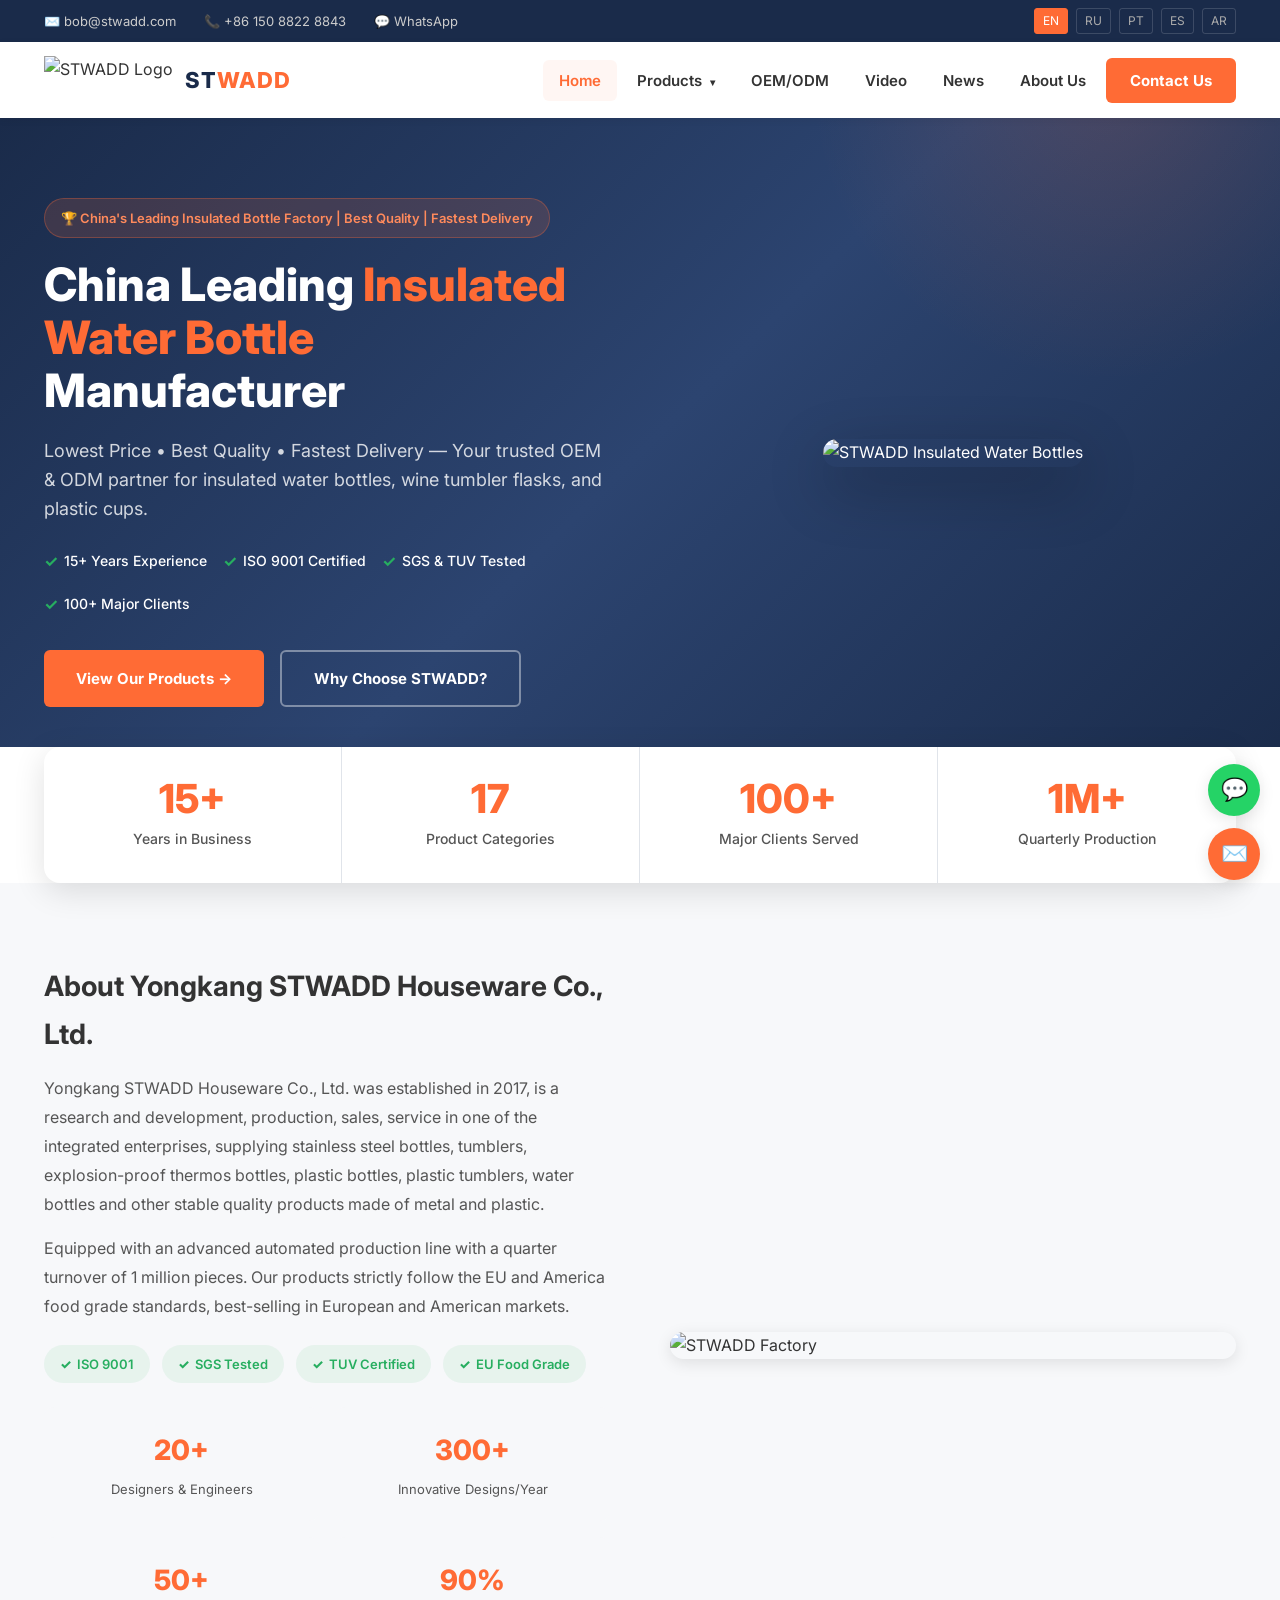
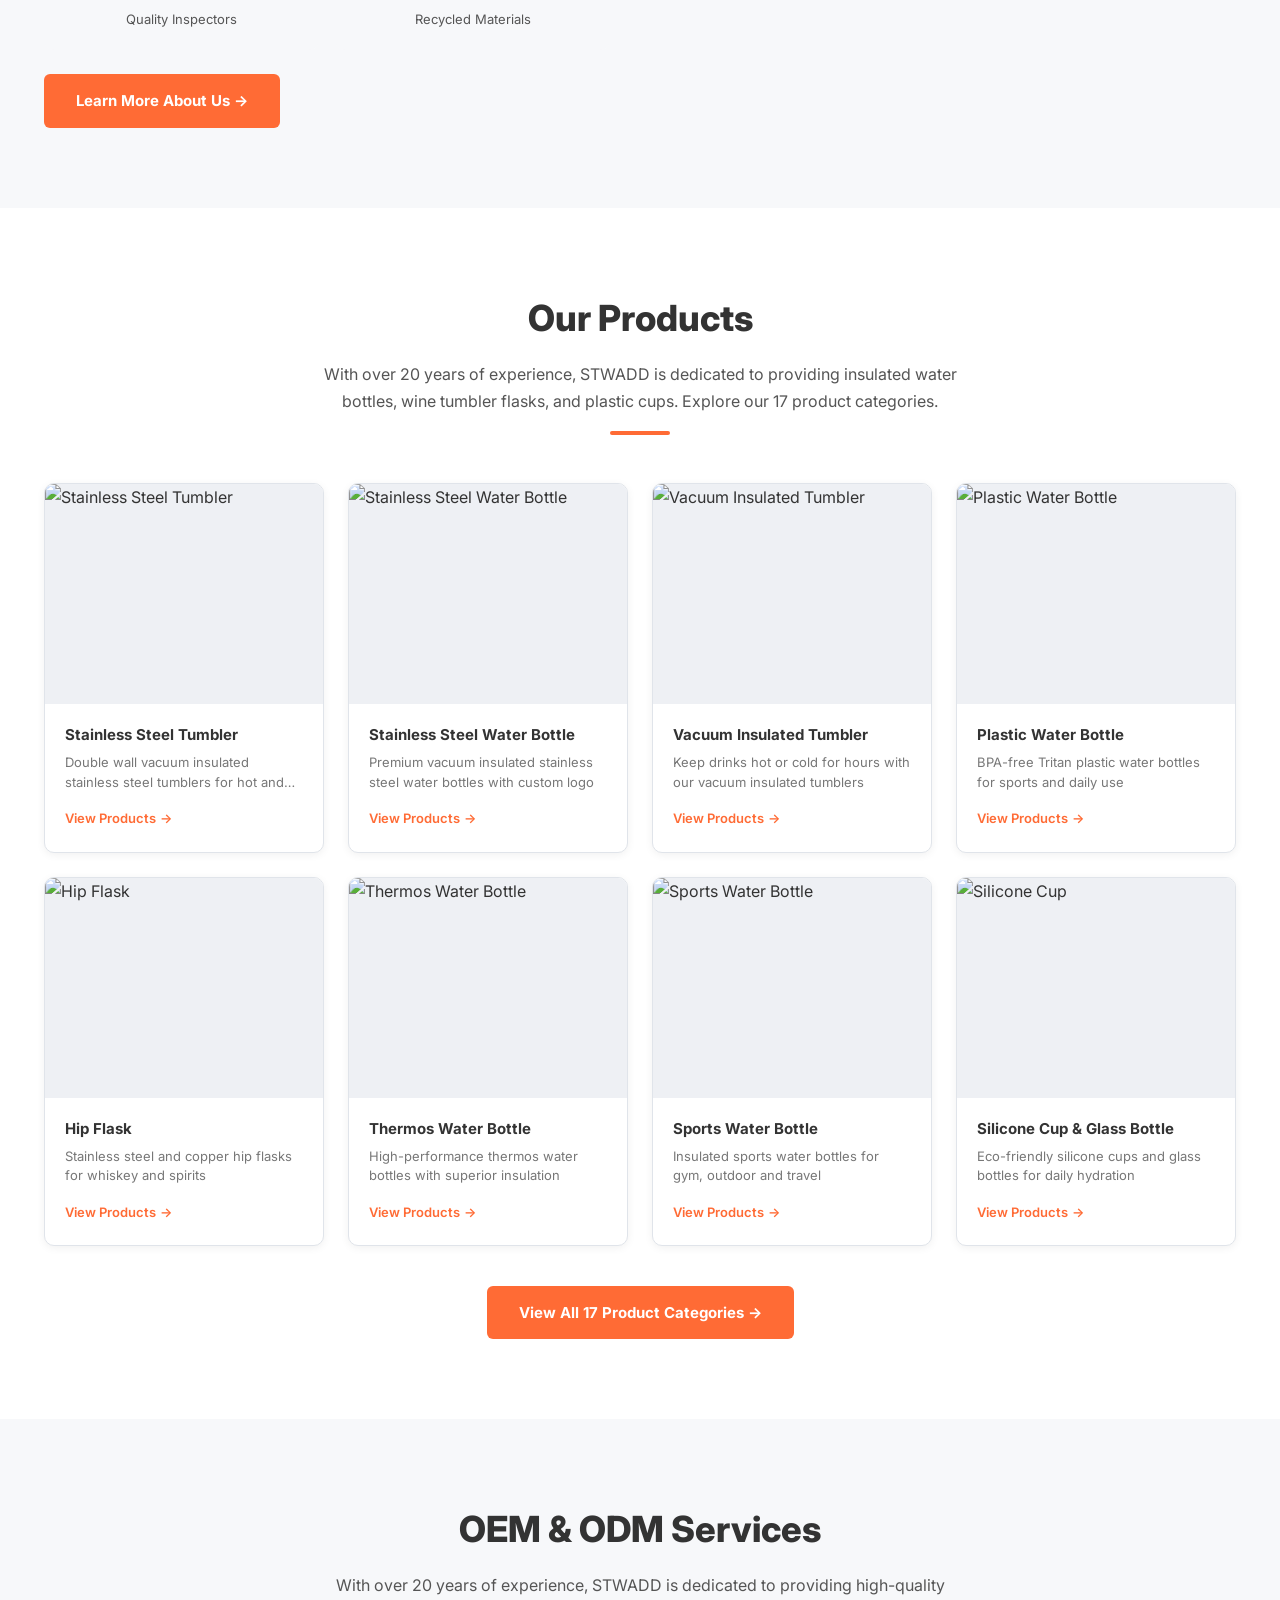
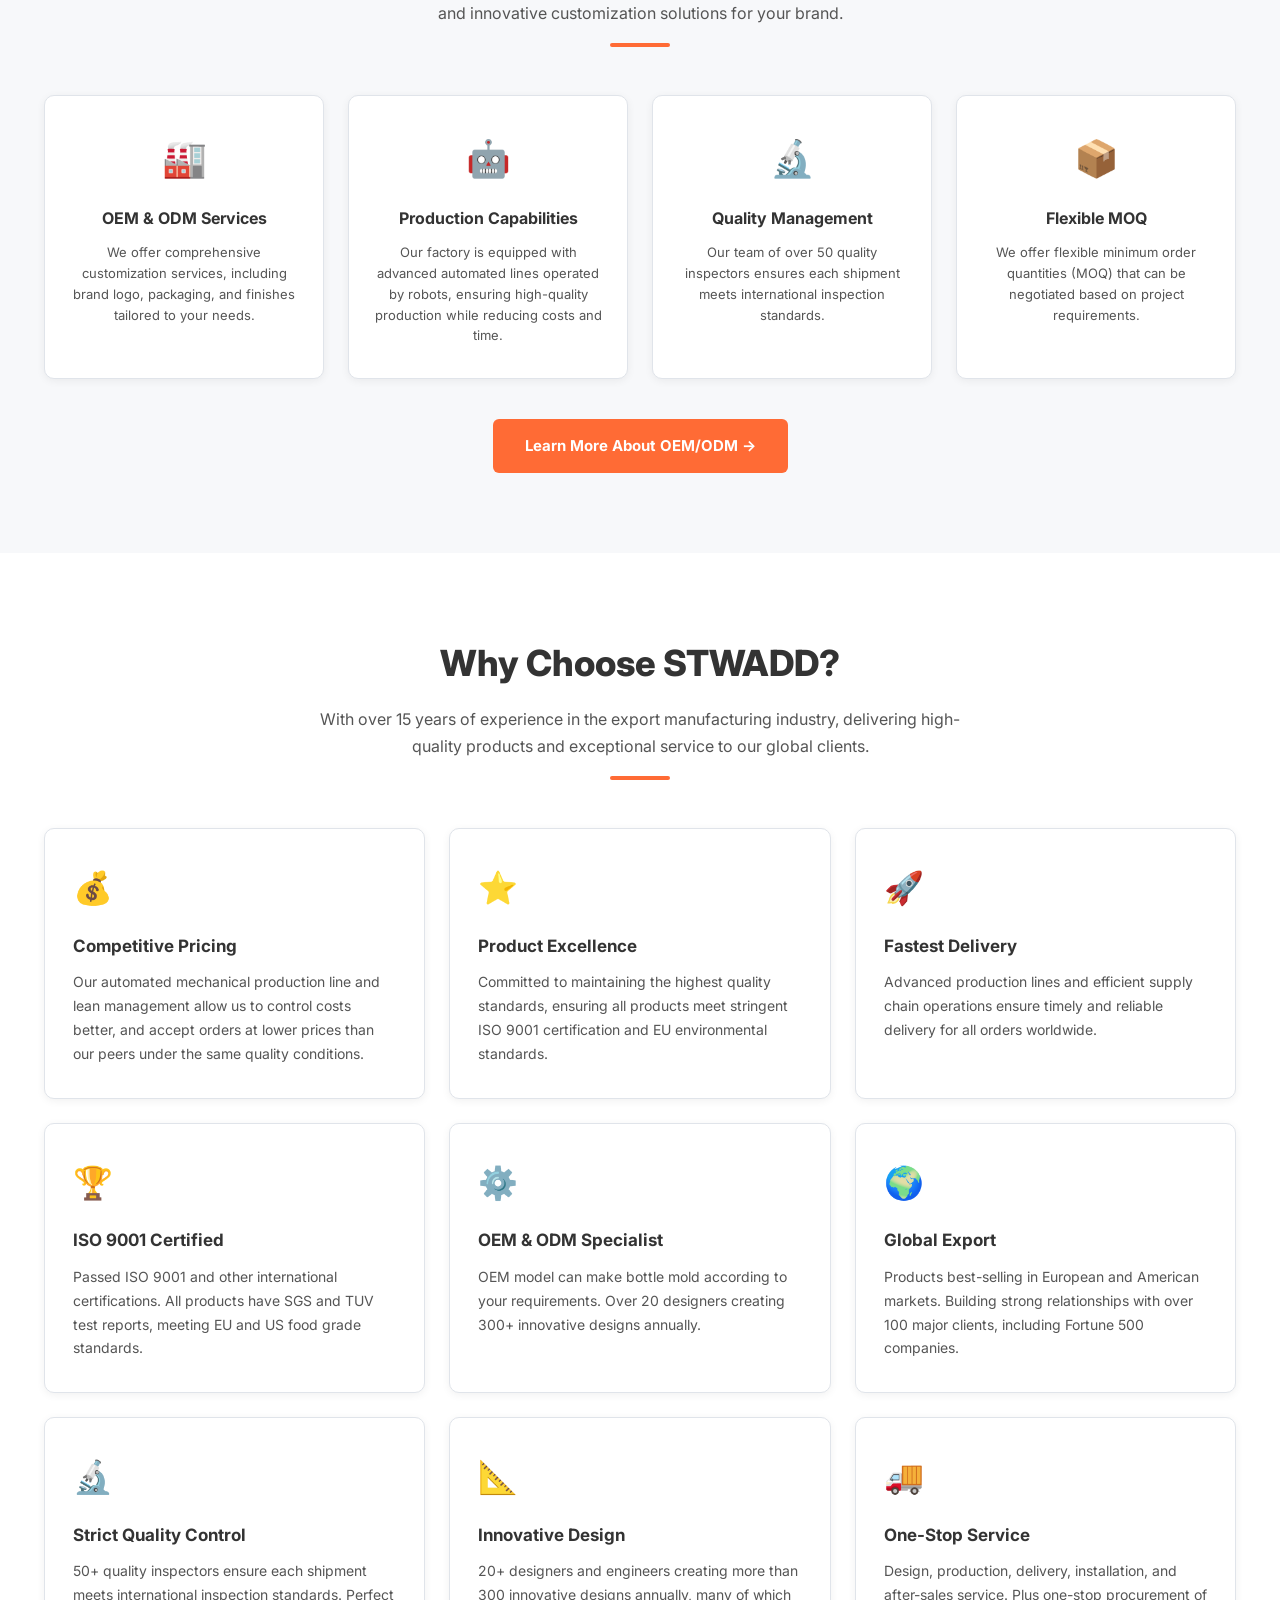
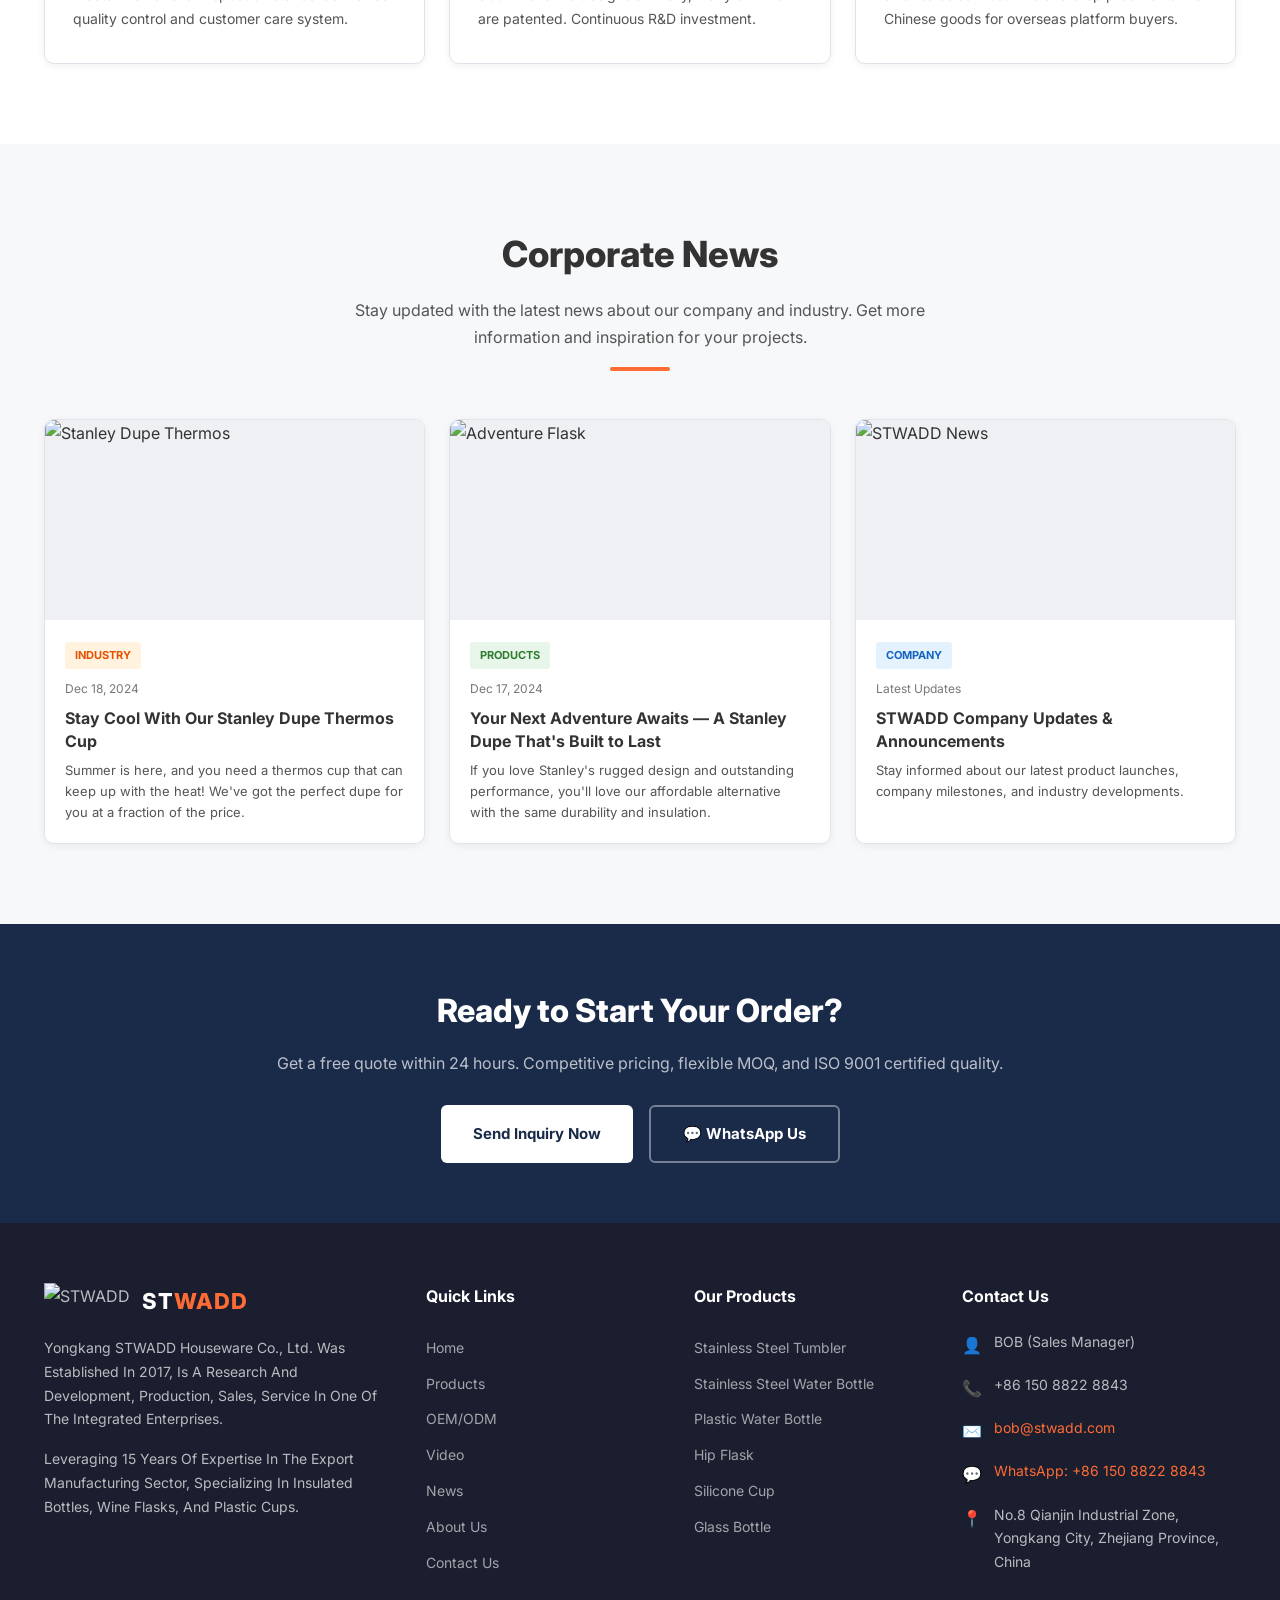
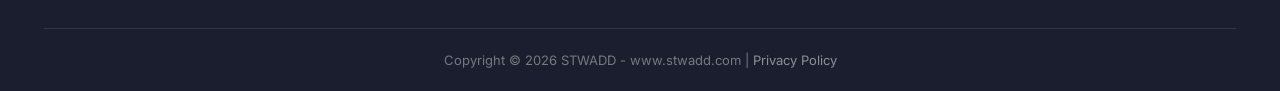
==== index.html @ a225a33c "Initial commit: STWADD website based on petmanufacturer.com design" ====
<!DOCTYPE html>
<html lang="en">
<head>
  <meta charset="UTF-8">
  <meta name="viewport" content="width=device-width, initial-scale=1.0">
  <title>Insulated Water Bottles & Custom Insulated Water Bottles Supplies | STWADD</title>
  <meta name="description" content="Yongkang STWADD Houseware Co., Ltd - Premium OEM & ODM Services For Insulated Water Bottles, Wine Tumbler Flasks, And Plastic Cups. 15+ Years Experience, ISO 9001 Certified.">
  <meta name="keywords" content="insulated water bottle, custom water bottle, stainless steel tumbler, wine tumbler, plastic cup, OEM ODM, STWADD">
  <link rel="icon" href="https://img.yfisher.com/m5671/1724987713175-logo-150/png100-t3-scale100.webp">
  <link rel="preconnect" href="https://fonts.googleapis.com">
  <link rel="preconnect" href="https://fonts.gstatic.com" crossorigin>
  <link href="https://fonts.googleapis.com/css2?family=Inter:wght@400;500;600;700;800&display=swap" rel="stylesheet">
  <link rel="stylesheet" href="css/style.css">
</head>
<body>

  <!-- Top Bar -->
  <div class="top-bar">
    <div class="container">
      <div class="top-bar-left">
        <a href="mailto:bob@stwadd.com">✉️ bob@stwadd.com</a>
        <a href="tel:+8615088228843">📞 +86 150 8822 8843</a>
        <a href="https://wa.me/8615088228843" target="_blank">💬 WhatsApp</a>
      </div>
      <div class="top-bar-right">
        <div class="lang-switch">
          <a href="https://www.stwadd.com/" class="active">EN</a>
          <a href="https://www.stwadd.com/ru/">RU</a>
          <a href="https://www.stwadd.com/pt/">PT</a>
          <a href="https://www.stwadd.com/es/">ES</a>
          <a href="https://www.stwadd.com/ar/">AR</a>
        </div>
      </div>
    </div>
  </div>

  <!-- Navigation -->
  <nav class="navbar">
    <div class="container">
      <a href="/" class="logo">
        <img src="https://img.yfisher.com/m5671/1724987713175-logo-150/png100-t3-scale100.webp" alt="STWADD Logo">
        <div class="logo-text">ST<span>WADD</span></div>
      </a>
      <div class="nav-links">
        <a href="/" class="active">Home</a>
        <a href="https://www.stwadd.com/product.html" class="nav-products">Products
          <div class="mega-menu">
            <div class="mega-menu-grid">
              <a href="https://www.stwadd.com/stainless-steel-tumbler.html">Stainless Steel Tumbler</a>
              <a href="https://www.stwadd.com/stainless-steel-water-bottle.html">Stainless Steel Water Bottle</a>
              <a href="https://www.stwadd.com/household-appliance.html">Household Appliance</a>
              <a href="https://www.stwadd.com/plastic-water-bottle.html">Plastic Water Bottle</a>
              <a href="https://www.stwadd.com/plastic-jug.html">Plastic Jug</a>
              <a href="https://www.stwadd.com/sports-water-bottle.html">Sports Water Bottle</a>
              <a href="https://www.stwadd.com/hip-flask.html">Hip Flask</a>
              <a href="https://www.stwadd.com/stainless-steel-hip-flask.html">Stainless Steel Hip Flask</a>
              <a href="https://www.stwadd.com/vacuum-insulated-tumbler.html">Vacuum Insulated Tumbler</a>
              <a href="https://www.stwadd.com/thermos-water-bottle.html">Thermos Water Bottle</a>
              <a href="https://www.stwadd.com/vacuum-insulated-water-bottle.html">Vacuum Insulated Water Bottle</a>
              <a href="https://www.stwadd.com/thermos-sports-water-bottle.html">Thermos Sports Water Bottle</a>
              <a href="https://www.stwadd.com/stainless-steel-vacuum-pot.html">Stainless Steel Vacuum Pot</a>
              <a href="https://www.stwadd.com/whiskey-flask.html">Whiskey Flask</a>
              <a href="https://www.stwadd.com/alcohol-flask.html">Alcohol Flask</a>
              <a href="https://www.stwadd.com/silicone-cup.html">Silicone Cup</a>
              <a href="https://www.stwadd.com/glass-bottle.html">Glass Bottle</a>
            </div>
          </div>
        </a>
        <a href="https://www.stwadd.com/services.html">OEM/ODM</a>
        <a href="https://www.stwadd.com/video.html">Video</a>
        <a href="https://www.stwadd.com/news.html">News</a>
        <a href="about.html">About Us</a>
        <a href="contact.html" class="nav-cta">Contact Us</a>
      </div>
      <div class="hamburger" onclick="document.querySelector('.nav-links').classList.toggle('mobile-open')">
        <span></span><span></span><span></span>
      </div>
    </div>
  </nav>

  <!-- Hero Section -->
  <section class="hero">
    <div class="container">
      <div class="hero-content">
        <div class="hero-badge">🏆 China's Leading Insulated Bottle Factory | Best Quality | Fastest Delivery</div>
        <h1>China Leading <span>Insulated Water Bottle</span> Manufacturer</h1>
        <p class="hero-subtitle">Lowest Price • Best Quality • Fastest Delivery — Your trusted OEM & ODM partner for insulated water bottles, wine tumbler flasks, and plastic cups.</p>
        <div class="hero-checks">
          <span>15+ Years Experience</span>
          <span>ISO 9001 Certified</span>
          <span>SGS & TUV Tested</span>
          <span>100+ Major Clients</span>
        </div>
        <div class="hero-buttons">
          <a href="https://www.stwadd.com/product.html" class="btn btn-primary">View Our Products →</a>
          <a href="https://www.stwadd.com/services.html" class="btn btn-outline">Why Choose STWADD?</a>
        </div>
      </div>
      <div class="hero-image">
        <a href="https://czugjy.lifisher.com.cn/products1.html">
          <img src="https://img.yfisher.com/m5671/1721117736299-banner-1.jpg" alt="STWADD Insulated Water Bottles">
        </a>
      </div>
    </div>
  </section>

  <!-- Stats Bar -->
  <section class="stats-bar">
    <div class="container">
      <div class="stats-inner">
        <div class="stat-item">
          <div class="stat-number">15+</div>
          <div class="stat-label">Years in Business</div>
        </div>
        <div class="stat-item">
          <div class="stat-number">17</div>
          <div class="stat-label">Product Categories</div>
        </div>
        <div class="stat-item">
          <div class="stat-number">100+</div>
          <div class="stat-label">Major Clients Served</div>
        </div>
        <div class="stat-item">
          <div class="stat-number">1M+</div>
          <div class="stat-label">Quarterly Production</div>
        </div>
      </div>
    </div>
  </section>

  <!-- About Section -->
  <section class="section section-light" id="about">
    <div class="container">
      <div class="about-grid">
        <div class="about-text">
          <h3>About Yongkang STWADD Houseware Co., Ltd.</h3>
          <p>Yongkang STWADD Houseware Co., Ltd. was established in 2017, is a research and development, production, sales, service in one of the integrated enterprises, supplying stainless steel bottles, tumblers, explosion-proof thermos bottles, plastic bottles, plastic tumblers, water bottles and other stable quality products made of metal and plastic.</p>
          <p>Equipped with an advanced automated production line with a quarter turnover of 1 million pieces. Our products strictly follow the EU and America food grade standards, best-selling in European and American markets.</p>
          <div class="about-badges">
            <span class="about-badge">ISO 9001</span>
            <span class="about-badge">SGS Tested</span>
            <span class="about-badge">TUV Certified</span>
            <span class="about-badge">EU Food Grade</span>
          </div>
          <div class="about-data-grid">
            <div class="about-data-item">
              <div class="num">20+</div>
              <div class="label">Designers & Engineers</div>
            </div>
            <div class="about-data-item">
              <div class="num">300+</div>
              <div class="label">Innovative Designs/Year</div>
            </div>
            <div class="about-data-item">
              <div class="num">50+</div>
              <div class="label">Quality Inspectors</div>
            </div>
            <div class="about-data-item">
              <div class="num">90%</div>
              <div class="label">Recycled Materials</div>
            </div>
          </div>
          <a href="about.html" class="btn btn-primary" style="margin-top: 24px;">Learn More About Us →</a>
        </div>
        <div class="about-image">
          <a href="about.html">
            <img src="https://img.yfisher.com/m5671/1721117736299-banner-1.jpg" alt="STWADD Factory">
          </a>
        </div>
      </div>
    </div>
  </section>

  <!-- Products Section -->
  <section class="section section-white" id="products">
    <div class="container">
      <div class="section-header">
        <h2>Our Products</h2>
        <p>With over 20 years of experience, STWADD is dedicated to providing insulated water bottles, wine tumbler flasks, and plastic cups. Explore our 17 product categories.</p>
        <div class="accent-line"></div>
      </div>
      <div class="products-grid">
        <!-- Product 1 -->
        <a href="https://www.stwadd.com/stainless-steel-tumbler.html" class="product-card">
          <div class="product-card-image">
            <img src="https://img.yfisher.com/m5671/1721117736299-banner-1.jpg?iopcmd=thumbnail&type=4&width=400|iopcmd=convert&dst=webp&q=60" alt="Stainless Steel Tumbler">
          </div>
          <div class="product-card-body">
            <h3>Stainless Steel Tumbler</h3>
            <p>Double wall vacuum insulated stainless steel tumblers for hot and cold drinks</p>
            <span class="product-link">View Products</span>
          </div>
        </a>
        <!-- Product 2 -->
        <a href="https://www.stwadd.com/stainless-steel-water-bottle.html" class="product-card">
          <div class="product-card-image">
            <img src="https://img.yfisher.com/m5671/1721117736299-banner-1.jpg?iopcmd=thumbnail&type=4&width=400|iopcmd=convert&dst=webp&q=60" alt="Stainless Steel Water Bottle">
          </div>
          <div class="product-card-body">
            <h3>Stainless Steel Water Bottle</h3>
            <p>Premium vacuum insulated stainless steel water bottles with custom logo</p>
            <span class="product-link">View Products</span>
          </div>
        </a>
        <!-- Product 3 -->
        <a href="https://www.stwadd.com/vacuum-insulated-tumbler.html" class="product-card">
          <div class="product-card-image">
            <img src="https://img.yfisher.com/m5671/1721117736299-banner-1.jpg?iopcmd=thumbnail&type=4&width=400|iopcmd=convert&dst=webp&q=60" alt="Vacuum Insulated Tumbler">
          </div>
          <div class="product-card-body">
            <h3>Vacuum Insulated Tumbler</h3>
            <p>Keep drinks hot or cold for hours with our vacuum insulated tumblers</p>
            <span class="product-link">View Products</span>
          </div>
        </a>
        <!-- Product 4 -->
        <a href="https://www.stwadd.com/plastic-water-bottle.html" class="product-card">
          <div class="product-card-image">
            <img src="https://img.yfisher.com/m5671/1721117736299-banner-1.jpg?iopcmd=thumbnail&type=4&width=400|iopcmd=convert&dst=webp&q=60" alt="Plastic Water Bottle">
          </div>
          <div class="product-card-body">
            <h3>Plastic Water Bottle</h3>
            <p>BPA-free Tritan plastic water bottles for sports and daily use</p>
            <span class="product-link">View Products</span>
          </div>
        </a>
        <!-- Product 5 -->
        <a href="https://www.stwadd.com/hip-flask.html" class="product-card">
          <div class="product-card-image">
            <img src="https://img.yfisher.com/m5671/1721117736299-banner-1.jpg?iopcmd=thumbnail&type=4&width=400|iopcmd=convert&dst=webp&q=60" alt="Hip Flask">
          </div>
          <div class="product-card-body">
            <h3>Hip Flask</h3>
            <p>Stainless steel and copper hip flasks for whiskey and spirits</p>
            <span class="product-link">View Products</span>
          </div>
        </a>
        <!-- Product 6 -->
        <a href="https://www.stwadd.com/thermos-water-bottle.html" class="product-card">
          <div class="product-card-image">
            <img src="https://img.yfisher.com/m5671/1721117736299-banner-1.jpg?iopcmd=thumbnail&type=4&width=400|iopcmd=convert&dst=webp&q=60" alt="Thermos Water Bottle">
          </div>
          <div class="product-card-body">
            <h3>Thermos Water Bottle</h3>
            <p>High-performance thermos water bottles with superior insulation</p>
            <span class="product-link">View Products</span>
          </div>
        </a>
        <!-- Product 7 -->
        <a href="https://www.stwadd.com/sports-water-bottle.html" class="product-card">
          <div class="product-card-image">
            <img src="https://img.yfisher.com/m5671/1721117736299-banner-1.jpg?iopcmd=thumbnail&type=4&width=400|iopcmd=convert&dst=webp&q=60" alt="Sports Water Bottle">
          </div>
          <div class="product-card-body">
            <h3>Sports Water Bottle</h3>
            <p>Insulated sports water bottles for gym, outdoor and travel</p>
            <span class="product-link">View Products</span>
          </div>
        </a>
        <!-- Product 8 -->
        <a href="https://www.stwadd.com/silicone-cup.html" class="product-card">
          <div class="product-card-image">
            <img src="https://img.yfisher.com/m5671/1721117736299-banner-1.jpg?iopcmd=thumbnail&type=4&width=400|iopcmd=convert&dst=webp&q=60" alt="Silicone Cup">
          </div>
          <div class="product-card-body">
            <h3>Silicone Cup & Glass Bottle</h3>
            <p>Eco-friendly silicone cups and glass bottles for daily hydration</p>
            <span class="product-link">View Products</span>
          </div>
        </a>
      </div>
      <div style="text-align: center; margin-top: 40px;">
        <a href="https://www.stwadd.com/product.html" class="btn btn-primary">View All 17 Product Categories →</a>
      </div>
    </div>
  </section>

  <!-- OEM/ODM Section -->
  <section class="section section-light" id="oem">
    <div class="container">
      <div class="section-header">
        <h2>OEM & ODM Services</h2>
        <p>With over 20 years of experience, STWADD is dedicated to providing high-quality and innovative customization solutions for your brand.</p>
        <div class="accent-line"></div>
      </div>
      <div class="oem-grid">
        <div class="oem-card">
          <div class="icon">🏭</div>
          <h3>OEM & ODM Services</h3>
          <p>We offer comprehensive customization services, including brand logo, packaging, and finishes tailored to your needs.</p>
        </div>
        <div class="oem-card">
          <div class="icon">🤖</div>
          <h3>Production Capabilities</h3>
          <p>Our factory is equipped with advanced automated lines operated by robots, ensuring high-quality production while reducing costs and time.</p>
        </div>
        <div class="oem-card">
          <div class="icon">🔬</div>
          <h3>Quality Management</h3>
          <p>Our team of over 50 quality inspectors ensures each shipment meets international inspection standards.</p>
        </div>
        <div class="oem-card">
          <div class="icon">📦</div>
          <h3>Flexible MOQ</h3>
          <p>We offer flexible minimum order quantities (MOQ) that can be negotiated based on project requirements.</p>
        </div>
      </div>
      <div style="text-align: center; margin-top: 40px;">
        <a href="https://www.stwadd.com/services.html" class="btn btn-primary">Learn More About OEM/ODM →</a>
      </div>
    </div>
  </section>

  <!-- Why Choose Us Section -->
  <section class="section section-white" id="why">
    <div class="container">
      <div class="section-header">
        <h2>Why Choose STWADD?</h2>
        <p>With over 15 years of experience in the export manufacturing industry, delivering high-quality products and exceptional service to our global clients.</p>
        <div class="accent-line"></div>
      </div>
      <div class="why-grid">
        <div class="why-card">
          <div class="icon">💰</div>
          <h3>Competitive Pricing</h3>
          <p>Our automated mechanical production line and lean management allow us to control costs better, and accept orders at lower prices than our peers under the same quality conditions.</p>
        </div>
        <div class="why-card">
          <div class="icon">⭐</div>
          <h3>Product Excellence</h3>
          <p>Committed to maintaining the highest quality standards, ensuring all products meet stringent ISO 9001 certification and EU environmental standards.</p>
        </div>
        <div class="why-card">
          <div class="icon">🚀</div>
          <h3>Fastest Delivery</h3>
          <p>Advanced production lines and efficient supply chain operations ensure timely and reliable delivery for all orders worldwide.</p>
        </div>
        <div class="why-card">
          <div class="icon">🏆</div>
          <h3>ISO 9001 Certified</h3>
          <p>Passed ISO 9001 and other international certifications. All products have SGS and TUV test reports, meeting EU and US food grade standards.</p>
        </div>
        <div class="why-card">
          <div class="icon">⚙️</div>
          <h3>OEM & ODM Specialist</h3>
          <p>OEM model can make bottle mold according to your requirements. Over 20 designers creating 300+ innovative designs annually.</p>
        </div>
        <div class="why-card">
          <div class="icon">🌍</div>
          <h3>Global Export</h3>
          <p>Products best-selling in European and American markets. Building strong relationships with over 100 major clients, including Fortune 500 companies.</p>
        </div>
        <div class="why-card">
          <div class="icon">🔬</div>
          <h3>Strict Quality Control</h3>
          <p>50+ quality inspectors ensure each shipment meets international inspection standards. Perfect quality control and customer care system.</p>
        </div>
        <div class="why-card">
          <div class="icon">📐</div>
          <h3>Innovative Design</h3>
          <p>20+ designers and engineers creating more than 300 innovative designs annually, many of which are patented. Continuous R&D investment.</p>
        </div>
        <div class="why-card">
          <div class="icon">🚚</div>
          <h3>One-Stop Service</h3>
          <p>Design, production, delivery, installation, and after-sales service. Plus one-stop procurement of Chinese goods for overseas platform buyers.</p>
        </div>
      </div>
    </div>
  </section>

  <!-- News Section -->
  <section class="section section-light" id="news">
    <div class="container">
      <div class="section-header">
        <h2>Corporate News</h2>
        <p>Stay updated with the latest news about our company and industry. Get more information and inspiration for your projects.</p>
        <div class="accent-line"></div>
      </div>
      <div class="news-grid">
        <a href="https://www.stwadd.com/stay-cool-with-our-stanley-dupe-thermos-cup-that-keeps-your-drinks-chilled-all-day-long.html" class="news-card">
          <div class="news-card-image">
            <img src="https://img.yfisher.com/m5671/1721117736299-banner-1.jpg?iopcmd=thumbnail&type=4&width=400|iopcmd=convert&dst=webp&q=60" alt="Stanley Dupe Thermos">
          </div>
          <div class="news-card-body">
            <span class="news-tag industry">Industry</span>
            <div class="news-date">Dec 18, 2024</div>
            <h3>Stay Cool With Our Stanley Dupe Thermos Cup</h3>
            <p>Summer is here, and you need a thermos cup that can keep up with the heat! We've got the perfect dupe for you at a fraction of the price.</p>
          </div>
        </a>
        <a href="https://www.stwadd.com/your-next-adventure-awaits-a-stanley-dupe-that-s-built-to-last.html" class="news-card">
          <div class="news-card-image">
            <img src="https://img.yfisher.com/m5671/1721117736299-banner-1.jpg?iopcmd=thumbnail&type=4&width=400|iopcmd=convert&dst=webp&q=60" alt="Adventure Flask">
          </div>
          <div class="news-card-body">
            <span class="news-tag products">Products</span>
            <div class="news-date">Dec 17, 2024</div>
            <h3>Your Next Adventure Awaits — A Stanley Dupe That's Built to Last</h3>
            <p>If you love Stanley's rugged design and outstanding performance, you'll love our affordable alternative with the same durability and insulation.</p>
          </div>
        </a>
        <a href="https://www.stwadd.com/news.html" class="news-card">
          <div class="news-card-image">
            <img src="https://img.yfisher.com/m5671/1721117736299-banner-1.jpg?iopcmd=thumbnail&type=4&width=400|iopcmd=convert&dst=webp&q=60" alt="STWADD News">
          </div>
          <div class="news-card-body">
            <span class="news-tag company">Company</span>
            <div class="news-date">Latest Updates</div>
            <h3>STWADD Company Updates & Announcements</h3>
            <p>Stay informed about our latest product launches, company milestones, and industry developments.</p>
          </div>
        </a>
      </div>
    </div>
  </section>

  <!-- CTA Section -->
  <section class="cta-section">
    <div class="container">
      <h2>Ready to Start Your Order?</h2>
      <p>Get a free quote within 24 hours. Competitive pricing, flexible MOQ, and ISO 9001 certified quality.</p>
      <div class="cta-buttons">
        <a href="contact.html" class="btn btn-white">Send Inquiry Now</a>
        <a href="https://wa.me/8615088228843" target="_blank" class="btn btn-outline">💬 WhatsApp Us</a>
      </div>
    </div>
  </section>

  <!-- Footer -->
  <footer class="footer">
    <div class="container">
      <div class="footer-grid">
        <div class="footer-about">
          <div class="logo">
            <img src="https://img.yfisher.com/m5671/1724987713175-logo-150/png100-t3-scale100.webp" alt="STWADD" style="height: 36px;">
            <div class="logo-text">ST<span>WADD</span></div>
          </div>
          <p>Yongkang STWADD Houseware Co., Ltd. Was Established In 2017, Is A Research And Development, Production, Sales, Service In One Of The Integrated Enterprises.</p>
          <p>Leveraging 15 Years Of Expertise In The Export Manufacturing Sector, Specializing In Insulated Bottles, Wine Flasks, And Plastic Cups.</p>
        </div>
        <div>
          <h4>Quick Links</h4>
          <div class="footer-links">
            <a href="/">Home</a>
            <a href="https://www.stwadd.com/product.html">Products</a>
            <a href="https://www.stwadd.com/services.html">OEM/ODM</a>
            <a href="https://www.stwadd.com/video.html">Video</a>
            <a href="https://www.stwadd.com/news.html">News</a>
            <a href="about.html">About Us</a>
            <a href="contact.html">Contact Us</a>
          </div>
        </div>
        <div>
          <h4>Our Products</h4>
          <div class="footer-links">
            <a href="https://www.stwadd.com/stainless-steel-tumbler.html">Stainless Steel Tumbler</a>
            <a href="https://www.stwadd.com/stainless-steel-water-bottle.html">Stainless Steel Water Bottle</a>
            <a href="https://www.stwadd.com/plastic-water-bottle.html">Plastic Water Bottle</a>
            <a href="https://www.stwadd.com/hip-flask.html">Hip Flask</a>
            <a href="https://www.stwadd.com/silicone-cup.html">Silicone Cup</a>
            <a href="https://www.stwadd.com/glass-bottle.html">Glass Bottle</a>
          </div>
        </div>
        <div>
          <h4>Contact Us</h4>
          <div class="footer-contact-item">
            <span class="icon">👤</span>
            <span>BOB (Sales Manager)</span>
          </div>
          <div class="footer-contact-item">
            <span class="icon">📞</span>
            <span>+86 150 8822 8843</span>
          </div>
          <div class="footer-contact-item">
            <span class="icon">✉️</span>
            <a href="mailto:bob@stwadd.com" style="color: var(--primary);">bob@stwadd.com</a>
          </div>
          <div class="footer-contact-item">
            <span class="icon">💬</span>
            <a href="https://wa.me/8615088228843" target="_blank" style="color: var(--primary);">WhatsApp: +86 150 8822 8843</a>
          </div>
          <div class="footer-contact-item">
            <span class="icon">📍</span>
            <span>No.8 Qianjin Industrial Zone, Yongkang City, Zhejiang Province, China</span>
          </div>
        </div>
      </div>
      <div class="footer-bottom">
        <p>Copyright © 2026 STWADD - www.stwadd.com | <a href="https://www.stwadd.com/doc/privacy-policy.html" style="color: rgba(255,255,255,0.5);">Privacy Policy</a></p>
      </div>
    </div>
  </footer>

  <!-- Floating Contact Buttons -->
  <div class="floating-contacts">
    <a href="https://wa.me/8615088228843" target="_blank" class="floating-btn whatsapp" title="WhatsApp">💬</a>
    <a href="mailto:bob@stwadd.com" class="floating-btn email" title="Email">✉️</a>
  </div>

</body>
</html>
---- css/style.css ----
/* ============================================
   STWADD - Style Sheet
   Based on petmanufacturer.com design language
   ============================================ */

/* --- Reset & Base --- */
*, *::before, *::after {
  margin: 0;
  padding: 0;
  box-sizing: border-box;
}

:root {
  --primary: #FF6B35;
  --primary-dark: #E55A2B;
  --primary-light: #FF8A5C;
  --secondary: #1A2B4A;
  --secondary-light: #2C4470;
  --accent-green: #27AE60;
  --text-dark: #333333;
  --text-medium: #555555;
  --text-light: #777777;
  --bg-white: #FFFFFF;
  --bg-light: #F7F8FA;
  --bg-gray: #EEF0F4;
  --border-light: #E0E4EA;
  --shadow-sm: 0 2px 8px rgba(0,0,0,0.06);
  --shadow-md: 0 4px 16px rgba(0,0,0,0.10);
  --shadow-lg: 0 8px 32px rgba(0,0,0,0.12);
  --radius-sm: 6px;
  --radius-md: 10px;
  --radius-lg: 16px;
  --transition: 0.3s ease;
}

html {
  scroll-behavior: smooth;
}

body {
  font-family: 'Inter', -apple-system, BlinkMacSystemFont, 'Segoe UI', Roboto, sans-serif;
  color: var(--text-dark);
  line-height: 1.7;
  background: var(--bg-white);
  overflow-x: hidden;
}

a {
  text-decoration: none;
  color: inherit;
  transition: color var(--transition);
}

img {
  max-width: 100%;
  height: auto;
  display: block;
}

ul { list-style: none; }

.container {
  max-width: 1240px;
  margin: 0 auto;
  padding: 0 24px;
}

/* --- Top Bar --- */
.top-bar {
  background: var(--secondary);
  color: #ccc;
  font-size: 13px;
  padding: 8px 0;
}

.top-bar .container {
  display: flex;
  justify-content: space-between;
  align-items: center;
}

.top-bar-left a {
  color: #ccc;
  margin-right: 24px;
  display: inline-flex;
  align-items: center;
  gap: 6px;
}

.top-bar-left a:hover { color: var(--primary); }

.top-bar-right {
  display: flex;
  align-items: center;
  gap: 16px;
}

.top-bar-right a {
  color: #ccc;
  display: inline-flex;
  align-items: center;
  gap: 4px;
}

.top-bar-right a:hover { color: var(--primary); }

.lang-switch {
  display: flex;
  gap: 8px;
}

.lang-switch a {
  color: #aaa;
  font-size: 12px;
  padding: 2px 8px;
  border-radius: 3px;
  border: 1px solid rgba(255,255,255,0.15);
}

.lang-switch a:hover,
.lang-switch a.active {
  color: #fff;
  border-color: var(--primary);
  background: var(--primary);
}

/* --- Navigation --- */
.navbar {
  background: var(--bg-white);
  box-shadow: var(--shadow-sm);
  position: sticky;
  top: 0;
  z-index: 1000;
}

.navbar .container {
  display: flex;
  align-items: center;
  justify-content: space-between;
  height: 76px;
}

.logo {
  display: flex;
  align-items: center;
  gap: 12px;
}

.logo img {
  height: 48px;
  width: auto;
}

.logo-text {
  font-size: 22px;
  font-weight: 800;
  color: var(--secondary);
  letter-spacing: 1px;
}

.logo-text span {
  color: var(--primary);
}

.nav-links {
  display: flex;
  align-items: center;
  gap: 4px;
}

.nav-links a {
  padding: 8px 16px;
  font-weight: 600;
  font-size: 15px;
  color: var(--text-dark);
  border-radius: var(--radius-sm);
  transition: all var(--transition);
  position: relative;
}

.nav-links a:hover,
.nav-links a.active {
  color: var(--primary);
  background: rgba(255,107,53,0.06);
}

.nav-links .nav-products {
  position: relative;
}

.nav-links .nav-products::after {
  content: '▾';
  font-size: 10px;
  margin-left: 4px;
}

.mega-menu {
  position: absolute;
  top: 100%;
  left: 50%;
  transform: translateX(-50%);
  background: var(--bg-white);
  border-radius: var(--radius-md);
  box-shadow: var(--shadow-lg);
  padding: 24px;
  min-width: 600px;
  display: none;
  z-index: 999;
  border: 1px solid var(--border-light);
}

.nav-products:hover .mega-menu {
  display: block;
}

.mega-menu-grid {
  display: grid;
  grid-template-columns: repeat(3, 1fr);
  gap: 6px;
}

.mega-menu-grid a {
  padding: 8px 12px;
  font-size: 13px;
  font-weight: 400;
  color: var(--text-medium);
  border-radius: var(--radius-sm);
  white-space: nowrap;
}

.mega-menu-grid a:hover {
  background: rgba(255,107,53,0.08);
  color: var(--primary);
}

.nav-cta {
  background: var(--primary) !important;
  color: #fff !important;
  padding: 10px 24px !important;
  border-radius: var(--radius-sm) !important;
  font-weight: 700 !important;
}

.nav-cta:hover {
  background: var(--primary-dark) !important;
  transform: translateY(-1px);
}

/* Mobile hamburger */
.hamburger {
  display: none;
  flex-direction: column;
  gap: 5px;
  cursor: pointer;
  padding: 8px;
}

.hamburger span {
  width: 24px;
  height: 2.5px;
  background: var(--text-dark);
  border-radius: 2px;
  transition: var(--transition);
}

/* --- Hero Section --- */
.hero {
  background: linear-gradient(135deg, #1A2B4A 0%, #2C4470 50%, #1A2B4A 100%);
  color: #fff;
  padding: 80px 0;
  position: relative;
  overflow: hidden;
}

.hero::before {
  content: '';
  position: absolute;
  top: -50%;
  right: -10%;
  width: 600px;
  height: 600px;
  background: radial-gradient(circle, rgba(255,107,53,0.15) 0%, transparent 70%);
  border-radius: 50%;
}

.hero .container {
  display: grid;
  grid-template-columns: 1fr 1fr;
  gap: 60px;
  align-items: center;
  position: relative;
  z-index: 1;
}

.hero-badge {
  display: inline-flex;
  align-items: center;
  gap: 8px;
  background: rgba(255,107,53,0.15);
  border: 1px solid rgba(255,107,53,0.3);
  padding: 8px 16px;
  border-radius: 50px;
  font-size: 13px;
  font-weight: 600;
  color: var(--primary-light);
  margin-bottom: 20px;
}

.hero h1 {
  font-size: 46px;
  font-weight: 800;
  line-height: 1.15;
  margin-bottom: 20px;
}

.hero h1 span {
  color: var(--primary);
}

.hero-subtitle {
  font-size: 18px;
  color: rgba(255,255,255,0.8);
  margin-bottom: 24px;
  line-height: 1.6;
}

.hero-checks {
  display: flex;
  flex-wrap: wrap;
  gap: 16px;
  margin-bottom: 32px;
}

.hero-checks span {
  display: inline-flex;
  align-items: center;
  gap: 6px;
  font-size: 14px;
  font-weight: 500;
}

.hero-checks span::before {
  content: '✓';
  color: var(--accent-green);
  font-weight: 700;
  font-size: 16px;
}

.hero-buttons {
  display: flex;
  gap: 16px;
  flex-wrap: wrap;
}

.hero-image {
  display: flex;
  justify-content: center;
  align-items: center;
}

.hero-image img {
  max-width: 100%;
  border-radius: var(--radius-lg);
  box-shadow: 0 20px 60px rgba(0,0,0,0.3);
}

/* --- Buttons --- */
.btn {
  display: inline-flex;
  align-items: center;
  justify-content: center;
  gap: 8px;
  padding: 14px 32px;
  border-radius: var(--radius-sm);
  font-weight: 700;
  font-size: 15px;
  cursor: pointer;
  border: none;
  transition: all var(--transition);
}

.btn-primary {
  background: var(--primary);
  color: #fff;
}

.btn-primary:hover {
  background: var(--primary-dark);
  transform: translateY(-2px);
  box-shadow: 0 6px 20px rgba(255,107,53,0.35);
}

.btn-outline {
  background: transparent;
  color: #fff;
  border: 2px solid rgba(255,255,255,0.4);
}

.btn-outline:hover {
  background: rgba(255,255,255,0.1);
  border-color: #fff;
}

.btn-outline-primary {
  background: transparent;
  color: var(--primary);
  border: 2px solid var(--primary);
}

.btn-outline-primary:hover {
  background: var(--primary);
  color: #fff;
}

.btn-white {
  background: #fff;
  color: var(--secondary);
}

.btn-white:hover {
  background: #f0f0f0;
  transform: translateY(-2px);
}

/* --- Stats Bar --- */
.stats-bar {
  background: var(--bg-white);
  padding: 0;
  margin-top: -40px;
  position: relative;
  z-index: 10;
}

.stats-inner {
  display: grid;
  grid-template-columns: repeat(4, 1fr);
  background: var(--bg-white);
  border-radius: var(--radius-lg);
  box-shadow: var(--shadow-lg);
  overflow: hidden;
}

.stat-item {
  padding: 32px 24px;
  text-align: center;
  border-right: 1px solid var(--border-light);
}

.stat-item:last-child { border-right: none; }

.stat-number {
  font-size: 40px;
  font-weight: 800;
  color: var(--primary);
  line-height: 1;
  margin-bottom: 8px;
}

.stat-label {
  font-size: 14px;
  color: var(--text-medium);
  font-weight: 500;
}

/* --- Section Common --- */
.section {
  padding: 80px 0;
}

.section-light { background: var(--bg-light); }
.section-white { background: var(--bg-white); }
.section-dark {
  background: var(--secondary);
  color: #fff;
}

.section-header {
  text-align: center;
  margin-bottom: 48px;
}

.section-header h2 {
  font-size: 36px;
  font-weight: 800;
  color: var(--text-dark);
  margin-bottom: 12px;
}

.section-dark .section-header h2 {
  color: #fff;
}

.section-header p {
  font-size: 16px;
  color: var(--text-medium);
  max-width: 640px;
  margin: 0 auto;
}

.section-dark .section-header p {
  color: rgba(255,255,255,0.7);
}

.section-header .accent-line {
  width: 60px;
  height: 4px;
  background: var(--primary);
  border-radius: 2px;
  margin: 16px auto 0;
}

/* --- About Section --- */
.about-grid {
  display: grid;
  grid-template-columns: 1fr 1fr;
  gap: 60px;
  align-items: center;
}

.about-text h3 {
  font-size: 28px;
  font-weight: 700;
  margin-bottom: 16px;
}

.about-text p {
  color: var(--text-medium);
  margin-bottom: 16px;
  line-height: 1.8;
}

.about-badges {
  display: flex;
  gap: 12px;
  margin: 24px 0;
  flex-wrap: wrap;
}

.about-badge {
  display: inline-flex;
  align-items: center;
  gap: 6px;
  padding: 8px 16px;
  background: rgba(39,174,96,0.08);
  color: var(--accent-green);
  border-radius: 50px;
  font-size: 13px;
  font-weight: 600;
}

.about-badge::before {
  content: '✓';
  font-weight: 800;
}

.about-data-grid {
  display: grid;
  grid-template-columns: 1fr 1fr;
  gap: 16px;
  margin-top: 24px;
}

.about-data-item {
  background: var(--bg-light);
  padding: 20px;
  border-radius: var(--radius-md);
  text-align: center;
}

.about-data-item .num {
  font-size: 28px;
  font-weight: 800;
  color: var(--primary);
}

.about-data-item .label {
  font-size: 13px;
  color: var(--text-medium);
  margin-top: 4px;
}

.about-image img {
  border-radius: var(--radius-lg);
  box-shadow: var(--shadow-md);
}

/* --- Products Grid --- */
.products-grid {
  display: grid;
  grid-template-columns: repeat(4, 1fr);
  gap: 24px;
}

.product-card {
  background: var(--bg-white);
  border-radius: var(--radius-md);
  overflow: hidden;
  box-shadow: var(--shadow-sm);
  transition: all var(--transition);
  border: 1px solid var(--border-light);
}

.product-card:hover {
  transform: translateY(-6px);
  box-shadow: var(--shadow-lg);
  border-color: var(--primary);
}

.product-card-image {
  width: 100%;
  height: 220px;
  overflow: hidden;
  background: var(--bg-gray);
  display: flex;
  align-items: center;
  justify-content: center;
}

.product-card-image img {
  width: 100%;
  height: 100%;
  object-fit: cover;
  transition: transform 0.5s ease;
}

.product-card:hover .product-card-image img {
  transform: scale(1.05);
}

.product-card-body {
  padding: 20px;
}

.product-card-body h3 {
  font-size: 15px;
  font-weight: 700;
  color: var(--text-dark);
  margin-bottom: 8px;
  line-height: 1.4;
  display: -webkit-box;
  -webkit-line-clamp: 2;
  -webkit-box-orient: vertical;
  overflow: hidden;
}

.product-card-body p {
  font-size: 13px;
  color: var(--text-light);
  line-height: 1.5;
  margin-bottom: 12px;
  display: -webkit-box;
  -webkit-line-clamp: 2;
  -webkit-box-orient: vertical;
  overflow: hidden;
}

.product-link {
  font-size: 13px;
  font-weight: 600;
  color: var(--primary);
  display: inline-flex;
  align-items: center;
  gap: 4px;
}

.product-link:hover { gap: 8px; }

.product-link::after {
  content: '→';
  transition: var(--transition);
}

/* --- Why Choose Us --- */
.why-grid {
  display: grid;
  grid-template-columns: repeat(3, 1fr);
  gap: 24px;
}

.why-card {
  background: var(--bg-white);
  padding: 32px 28px;
  border-radius: var(--radius-md);
  box-shadow: var(--shadow-sm);
  border: 1px solid var(--border-light);
  transition: all var(--transition);
}

.why-card:hover {
  transform: translateY(-4px);
  box-shadow: var(--shadow-md);
  border-color: var(--primary);
}

.why-card .icon {
  font-size: 32px;
  margin-bottom: 16px;
}

.why-card h3 {
  font-size: 17px;
  font-weight: 700;
  margin-bottom: 10px;
  color: var(--text-dark);
}

.why-card p {
  font-size: 14px;
  color: var(--text-medium);
  line-height: 1.7;
}

/* --- OEM/ODM Section --- */
.oem-grid {
  display: grid;
  grid-template-columns: repeat(4, 1fr);
  gap: 24px;
}

.oem-card {
  text-align: center;
  padding: 32px 20px;
  background: var(--bg-white);
  border-radius: var(--radius-md);
  box-shadow: var(--shadow-sm);
  border: 1px solid var(--border-light);
  transition: all var(--transition);
}

.oem-card:hover {
  border-color: var(--primary);
  box-shadow: var(--shadow-md);
}

.oem-card .icon {
  font-size: 36px;
  margin-bottom: 16px;
}

.oem-card h3 {
  font-size: 16px;
  font-weight: 700;
  margin-bottom: 10px;
}

.oem-card p {
  font-size: 13px;
  color: var(--text-medium);
  line-height: 1.6;
}

/* --- News Section --- */
.news-grid {
  display: grid;
  grid-template-columns: repeat(3, 1fr);
  gap: 24px;
}

.news-card {
  background: var(--bg-white);
  border-radius: var(--radius-md);
  overflow: hidden;
  box-shadow: var(--shadow-sm);
  border: 1px solid var(--border-light);
  transition: all var(--transition);
}

.news-card:hover {
  transform: translateY(-4px);
  box-shadow: var(--shadow-md);
}

.news-card-image {
  height: 200px;
  background: var(--bg-gray);
  overflow: hidden;
}

.news-card-image img {
  width: 100%;
  height: 100%;
  object-fit: cover;
}

.news-card-body {
  padding: 20px;
}

.news-tag {
  display: inline-block;
  font-size: 11px;
  font-weight: 700;
  padding: 4px 10px;
  border-radius: 3px;
  text-transform: uppercase;
  margin-bottom: 10px;
}

.news-tag.company { background: #E3F2FD; color: #1565C0; }
.news-tag.industry { background: #FFF3E0; color: #E65100; }
.news-tag.products { background: #E8F5E9; color: #2E7D32; }

.news-date {
  font-size: 12px;
  color: var(--text-light);
  margin-bottom: 8px;
}

.news-card-body h3 {
  font-size: 16px;
  font-weight: 700;
  margin-bottom: 8px;
  line-height: 1.4;
  color: var(--text-dark);
}

.news-card-body p {
  font-size: 13px;
  color: var(--text-medium);
  line-height: 1.6;
}

/* --- CTA Section --- */
.cta-section {
  background: var(--secondary);
  padding: 60px 0;
  text-align: center;
  color: #fff;
}

.cta-section h2 {
  font-size: 32px;
  font-weight: 800;
  margin-bottom: 12px;
}

.cta-section p {
  color: rgba(255,255,255,0.7);
  margin-bottom: 28px;
  font-size: 16px;
}

.cta-buttons {
  display: flex;
  justify-content: center;
  gap: 16px;
  flex-wrap: wrap;
}

/* --- Contact Form --- */
.contact-form {
  max-width: 600px;
  margin: 0 auto;
}

.form-row {
  display: grid;
  grid-template-columns: 1fr 1fr;
  gap: 16px;
  margin-bottom: 16px;
}

.form-group {
  margin-bottom: 16px;
}

.form-group.full {
  grid-column: 1 / -1;
}

.form-group label {
  display: block;
  font-size: 13px;
  font-weight: 600;
  color: var(--text-medium);
  margin-bottom: 6px;
}

.form-group input,
.form-group textarea {
  width: 100%;
  padding: 12px 16px;
  border: 1px solid var(--border-light);
  border-radius: var(--radius-sm);
  font-size: 14px;
  font-family: inherit;
  transition: border-color var(--transition);
  background: var(--bg-white);
}

.form-group input:focus,
.form-group textarea:focus {
  outline: none;
  border-color: var(--primary);
  box-shadow: 0 0 0 3px rgba(255,107,53,0.1);
}

.form-group textarea {
  min-height: 120px;
  resize: vertical;
}

/* --- Footer --- */
.footer {
  background: #1A1E2E;
  color: rgba(255,255,255,0.7);
  padding: 60px 0 0;
}

.footer-grid {
  display: grid;
  grid-template-columns: 1.5fr 1fr 1fr 1.2fr;
  gap: 40px;
  padding-bottom: 40px;
  border-bottom: 1px solid rgba(255,255,255,0.1);
}

.footer-about .logo {
  margin-bottom: 16px;
}

.footer-about .logo .logo-text {
  color: #fff;
}

.footer-about p {
  font-size: 14px;
  line-height: 1.7;
  margin-bottom: 16px;
}

.footer h4 {
  color: #fff;
  font-size: 16px;
  font-weight: 700;
  margin-bottom: 20px;
}

.footer-links a {
  display: block;
  padding: 6px 0;
  font-size: 14px;
  color: rgba(255,255,255,0.6);
  transition: var(--transition);
}

.footer-links a:hover {
  color: var(--primary);
  padding-left: 4px;
}

.footer-contact-item {
  display: flex;
  gap: 12px;
  margin-bottom: 14px;
  font-size: 14px;
}

.footer-contact-item .icon {
  color: var(--primary);
  flex-shrink: 0;
  font-size: 16px;
  margin-top: 2px;
}

.footer-bottom {
  padding: 20px 0;
  text-align: center;
  font-size: 13px;
  color: rgba(255,255,255,0.4);
}

/* --- Floating Contact Buttons --- */
.floating-contacts {
  position: fixed;
  right: 20px;
  bottom: 20px;
  z-index: 9999;
  display: flex;
  flex-direction: column;
  gap: 12px;
}

.floating-btn {
  width: 52px;
  height: 52px;
  border-radius: 50%;
  display: flex;
  align-items: center;
  justify-content: center;
  font-size: 22px;
  box-shadow: var(--shadow-md);
  transition: all var(--transition);
  cursor: pointer;
  border: none;
}

.floating-btn:hover {
  transform: scale(1.1);
  box-shadow: var(--shadow-lg);
}

.floating-btn.whatsapp {
  background: #25D366;
  color: #fff;
}

.floating-btn.email {
  background: var(--primary);
  color: #fff;
}

.floating-btn.wechat {
  background: #07C160;
  color: #fff;
}

/* --- Responsive --- */
@media (max-width: 1024px) {
  .hero .container {
    grid-template-columns: 1fr;
    gap: 40px;
    text-align: center;
  }

  .hero-checks { justify-content: center; }
  .hero-buttons { justify-content: center; }
  .hero-image { order: -1; }

  .products-grid { grid-template-columns: repeat(2, 1fr); }
  .why-grid { grid-template-columns: repeat(2, 1fr); }
  .oem-grid { grid-template-columns: repeat(2, 1fr); }
  .stats-inner { grid-template-columns: repeat(2, 1fr); }
  .about-grid { grid-template-columns: 1fr; }
  .footer-grid { grid-template-columns: repeat(2, 1fr); }
}

@media (max-width: 768px) {
  .top-bar { display: none; }

  .nav-links { display: none; }
  .hamburger { display: flex; }

  .hero { padding: 48px 0; }
  .hero h1 { font-size: 30px; }

  .products-grid { grid-template-columns: 1fr; }
  .why-grid { grid-template-columns: 1fr; }
  .oem-grid { grid-template-columns: 1fr; }
  .news-grid { grid-template-columns: 1fr; }
  .stats-inner { grid-template-columns: 1fr; }

  .footer-grid { grid-template-columns: 1fr; }

  .section { padding: 48px 0; }
  .section-header h2 { font-size: 26px; }

  .form-row { grid-template-columns: 1fr; }
}
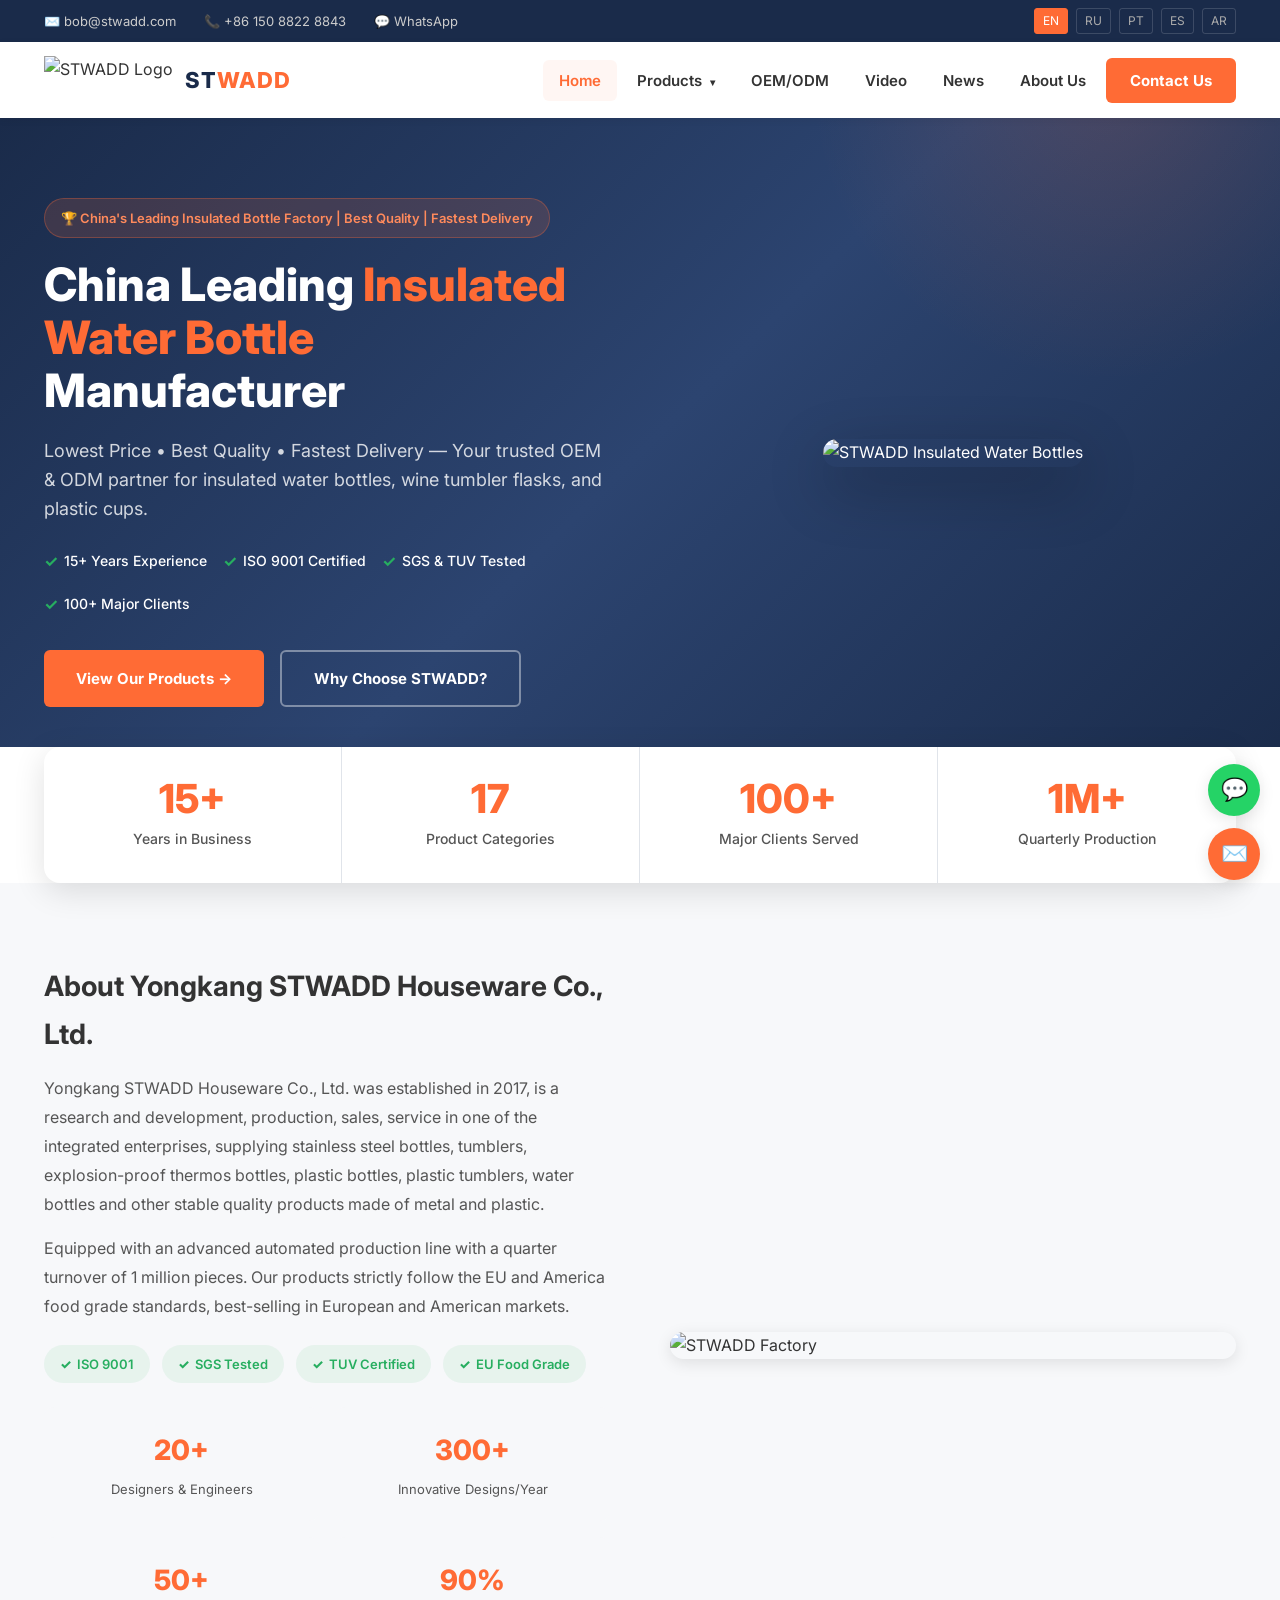
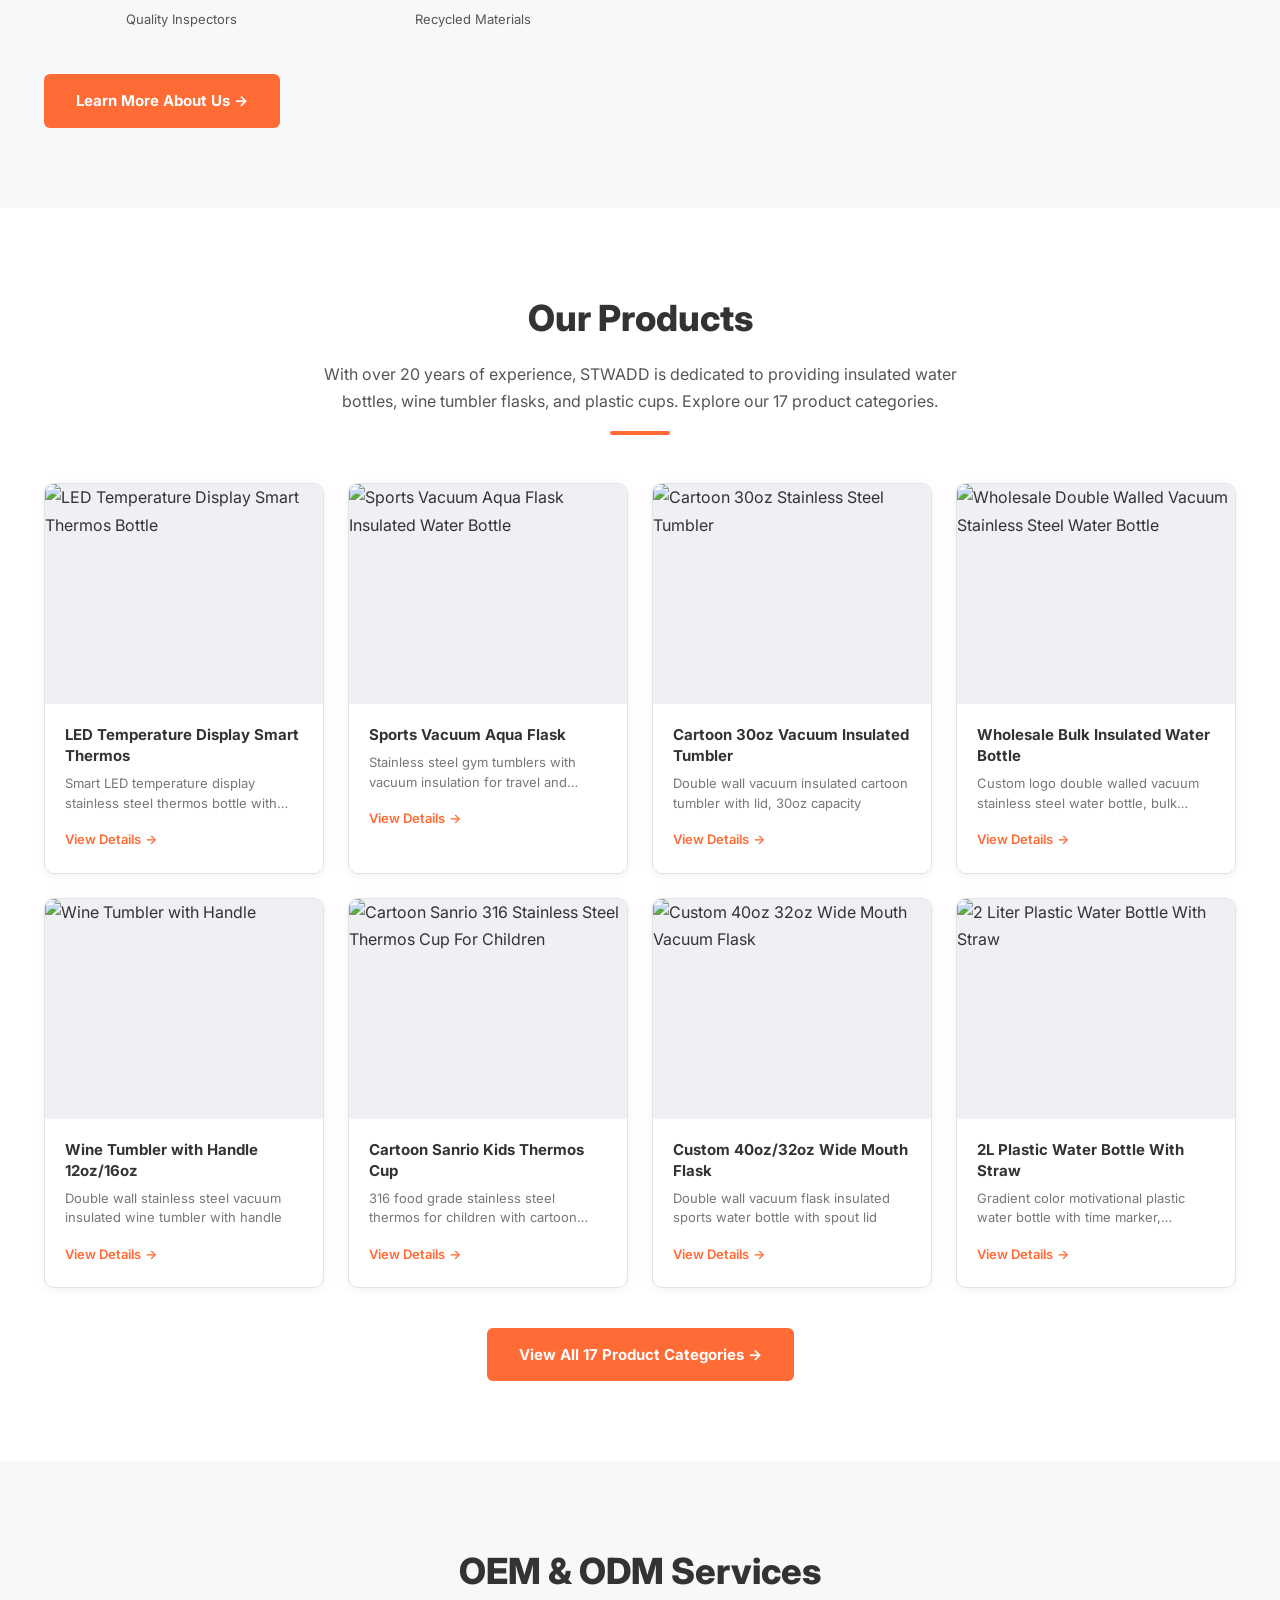
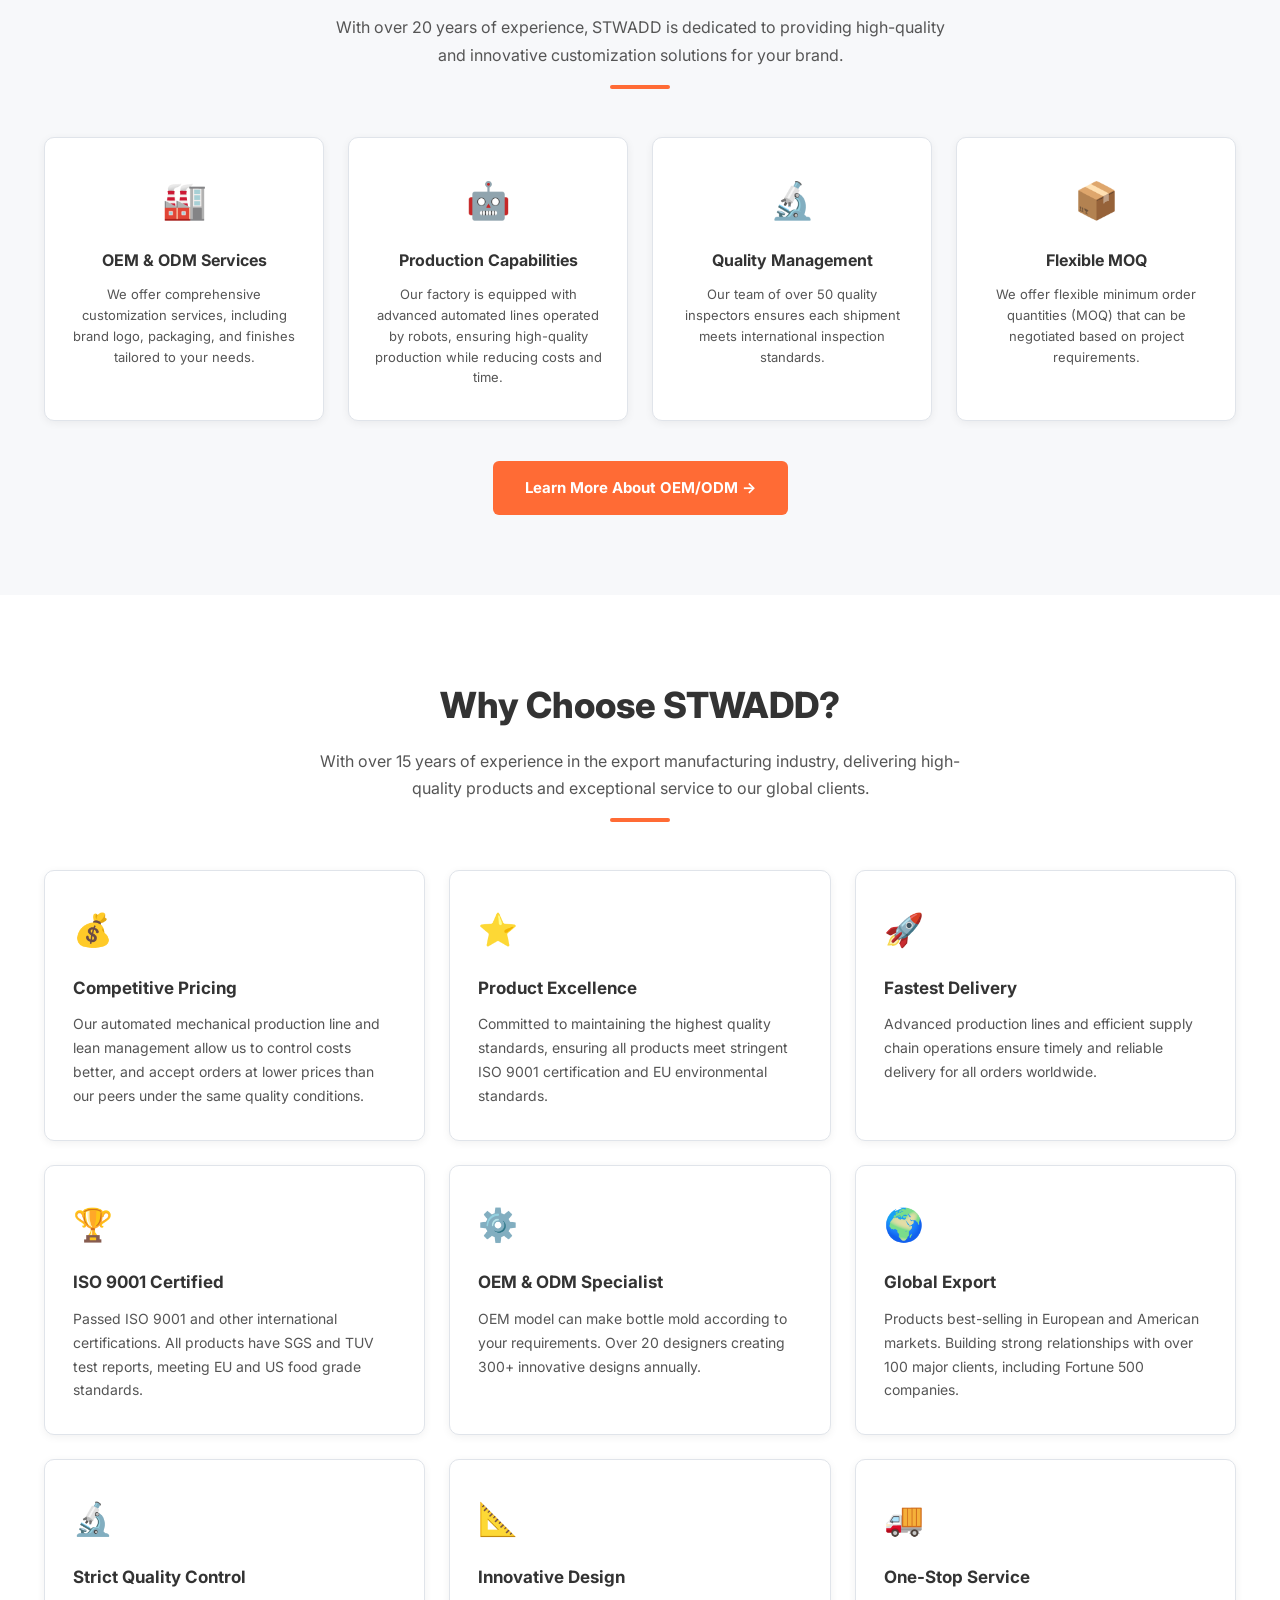
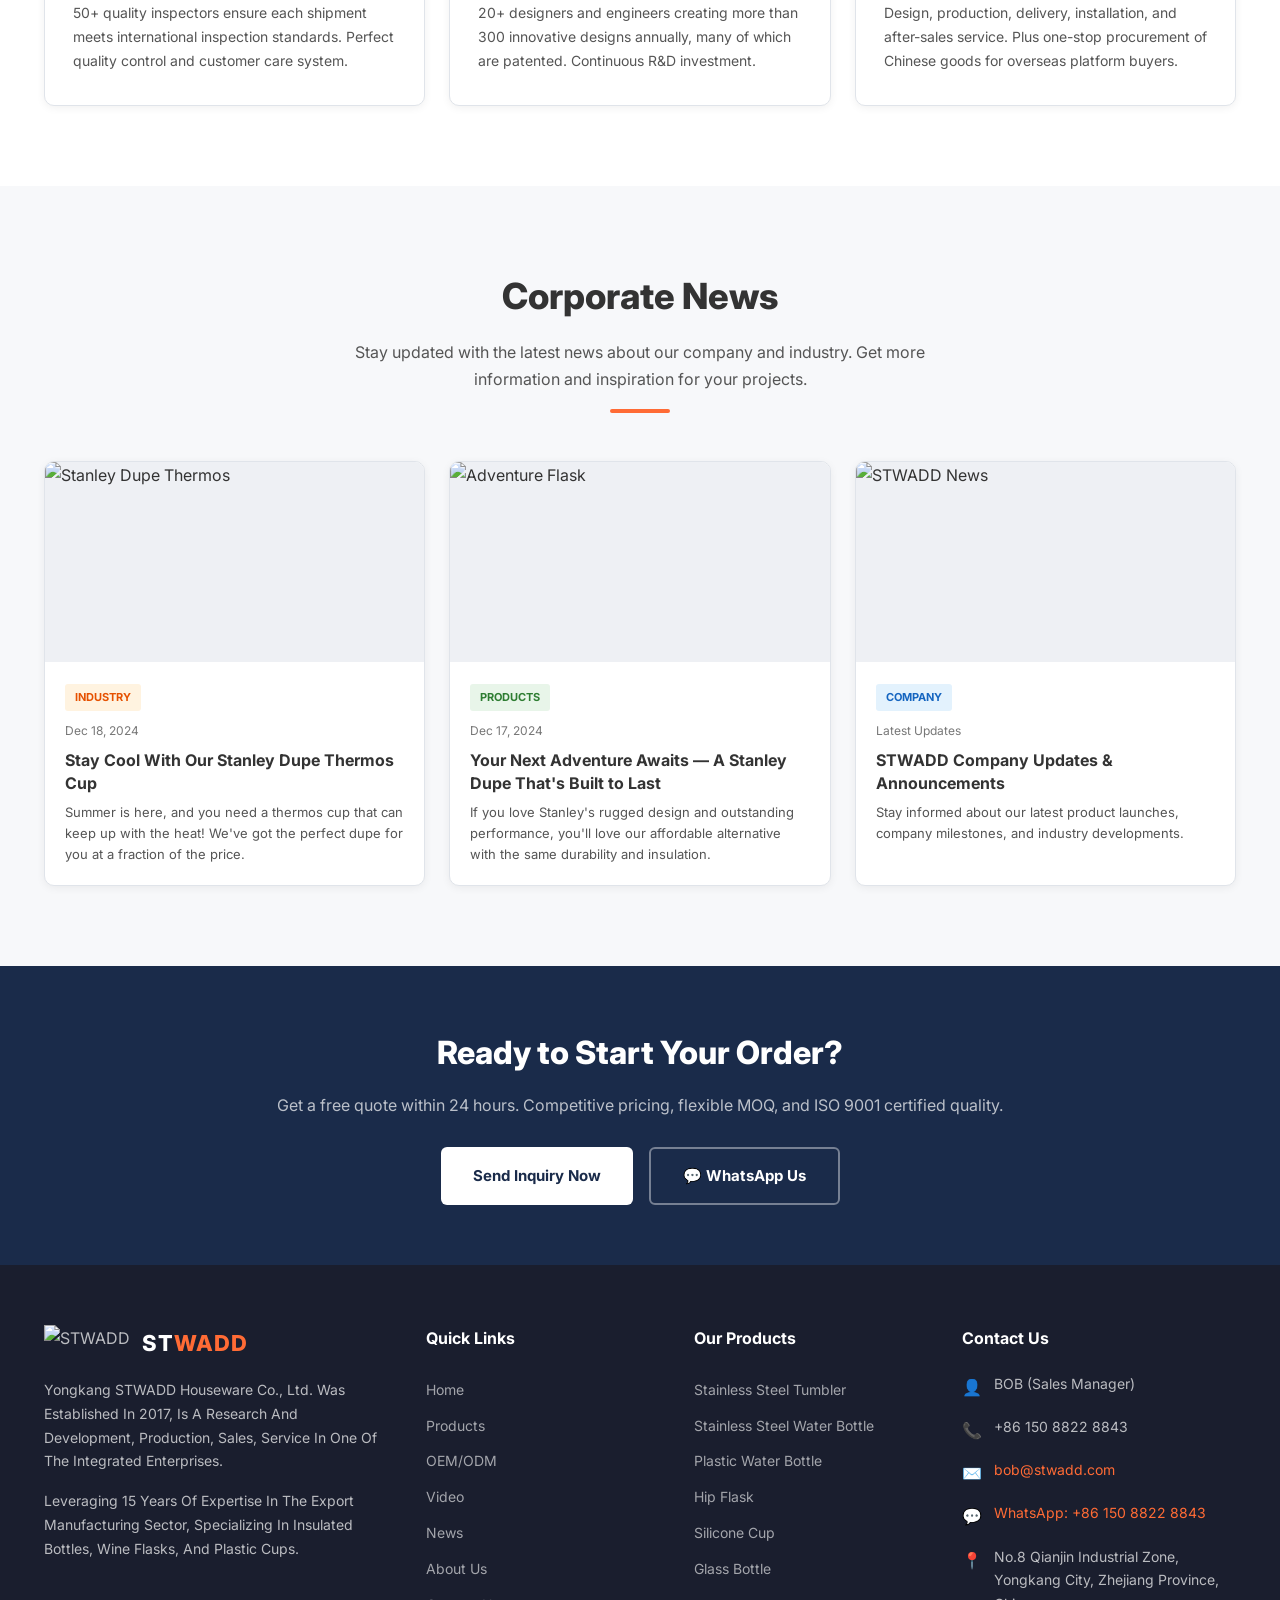
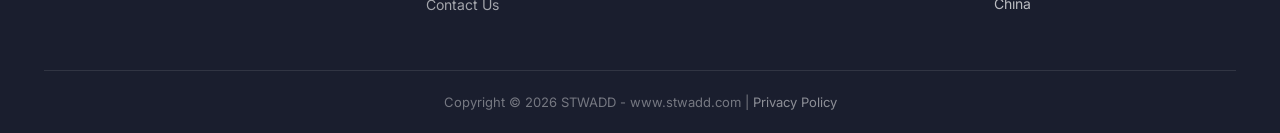
==== commit 5c482927: "Replace placeholder images with actual product images from stwadd.com" ====
--- a/index.html
+++ b/index.html
@@ -180,92 +180,92 @@
         <div class="accent-line"></div>
       </div>
       <div class="products-grid">
-        <!-- Product 1 -->
-        <a href="https://www.stwadd.com/stainless-steel-tumbler.html" class="product-card">
-          <div class="product-card-image">
-            <img src="https://img.yfisher.com/m5671/1721117736299-banner-1.jpg?iopcmd=thumbnail&type=4&width=400|iopcmd=convert&dst=webp&q=60" alt="Stainless Steel Tumbler">
-          </div>
-          <div class="product-card-body">
-            <h3>Stainless Steel Tumbler</h3>
-            <p>Double wall vacuum insulated stainless steel tumblers for hot and cold drinks</p>
-            <span class="product-link">View Products</span>
-          </div>
-        </a>
-        <!-- Product 2 -->
-        <a href="https://www.stwadd.com/stainless-steel-water-bottle.html" class="product-card">
-          <div class="product-card-image">
-            <img src="https://img.yfisher.com/m5671/1721117736299-banner-1.jpg?iopcmd=thumbnail&type=4&width=400|iopcmd=convert&dst=webp&q=60" alt="Stainless Steel Water Bottle">
-          </div>
-          <div class="product-card-body">
-            <h3>Stainless Steel Water Bottle</h3>
-            <p>Premium vacuum insulated stainless steel water bottles with custom logo</p>
-            <span class="product-link">View Products</span>
-          </div>
-        </a>
-        <!-- Product 3 -->
-        <a href="https://www.stwadd.com/vacuum-insulated-tumbler.html" class="product-card">
-          <div class="product-card-image">
-            <img src="https://img.yfisher.com/m5671/1721117736299-banner-1.jpg?iopcmd=thumbnail&type=4&width=400|iopcmd=convert&dst=webp&q=60" alt="Vacuum Insulated Tumbler">
-          </div>
-          <div class="product-card-body">
-            <h3>Vacuum Insulated Tumbler</h3>
-            <p>Keep drinks hot or cold for hours with our vacuum insulated tumblers</p>
-            <span class="product-link">View Products</span>
-          </div>
-        </a>
-        <!-- Product 4 -->
-        <a href="https://www.stwadd.com/plastic-water-bottle.html" class="product-card">
-          <div class="product-card-image">
-            <img src="https://img.yfisher.com/m5671/1721117736299-banner-1.jpg?iopcmd=thumbnail&type=4&width=400|iopcmd=convert&dst=webp&q=60" alt="Plastic Water Bottle">
-          </div>
-          <div class="product-card-body">
-            <h3>Plastic Water Bottle</h3>
-            <p>BPA-free Tritan plastic water bottles for sports and daily use</p>
-            <span class="product-link">View Products</span>
-          </div>
-        </a>
-        <!-- Product 5 -->
-        <a href="https://www.stwadd.com/hip-flask.html" class="product-card">
-          <div class="product-card-image">
-            <img src="https://img.yfisher.com/m5671/1721117736299-banner-1.jpg?iopcmd=thumbnail&type=4&width=400|iopcmd=convert&dst=webp&q=60" alt="Hip Flask">
-          </div>
-          <div class="product-card-body">
-            <h3>Hip Flask</h3>
-            <p>Stainless steel and copper hip flasks for whiskey and spirits</p>
-            <span class="product-link">View Products</span>
-          </div>
-        </a>
-        <!-- Product 6 -->
-        <a href="https://www.stwadd.com/thermos-water-bottle.html" class="product-card">
-          <div class="product-card-image">
-            <img src="https://img.yfisher.com/m5671/1721117736299-banner-1.jpg?iopcmd=thumbnail&type=4&width=400|iopcmd=convert&dst=webp&q=60" alt="Thermos Water Bottle">
-          </div>
-          <div class="product-card-body">
-            <h3>Thermos Water Bottle</h3>
-            <p>High-performance thermos water bottles with superior insulation</p>
-            <span class="product-link">View Products</span>
-          </div>
-        </a>
-        <!-- Product 7 -->
-        <a href="https://www.stwadd.com/sports-water-bottle.html" class="product-card">
-          <div class="product-card-image">
-            <img src="https://img.yfisher.com/m5671/1721117736299-banner-1.jpg?iopcmd=thumbnail&type=4&width=400|iopcmd=convert&dst=webp&q=60" alt="Sports Water Bottle">
-          </div>
-          <div class="product-card-body">
-            <h3>Sports Water Bottle</h3>
-            <p>Insulated sports water bottles for gym, outdoor and travel</p>
-            <span class="product-link">View Products</span>
-          </div>
-        </a>
-        <!-- Product 8 -->
-        <a href="https://www.stwadd.com/silicone-cup.html" class="product-card">
-          <div class="product-card-image">
-            <img src="https://img.yfisher.com/m5671/1721117736299-banner-1.jpg?iopcmd=thumbnail&type=4&width=400|iopcmd=convert&dst=webp&q=60" alt="Silicone Cup">
-          </div>
-          <div class="product-card-body">
-            <h3>Silicone Cup & Glass Bottle</h3>
-            <p>Eco-friendly silicone cups and glass bottles for daily hydration</p>
-            <span class="product-link">View Products</span>
+        <!-- Product 1: LED Smart Thermos -->
+        <a href="https://www.stwadd.com/hot-selling-led-temperature-display-smart-stainless-steel-thermos-practical-smart-thermos-bottle.html" class="product-card">
+          <div class="product-card-image">
+            <img src="https://img.yfisher.com/m5671/17212728365bc05f/png100-t3-scale100.webp" alt="LED Temperature Display Smart Thermos Bottle">
+          </div>
+          <div class="product-card-body">
+            <h3>LED Temperature Display Smart Thermos</h3>
+            <p>Smart LED temperature display stainless steel thermos bottle with 500ml capacity</p>
+            <span class="product-link">View Details</span>
+          </div>
+        </a>
+        <!-- Product 2: Sports Vacuum Aqua Flask -->
+        <a href="https://www.stwadd.com/new-arrival-water-bottle-sports-vacuum-aqua-flask-travel-stainless-steel-gym-tumblers-insulated-water-bottle.html" class="product-card">
+          <div class="product-card-image">
+            <img src="https://img.yfisher.com/m5671/17212806592eeaa4/png100-t3-scale100.webp" alt="Sports Vacuum Aqua Flask Insulated Water Bottle">
+          </div>
+          <div class="product-card-body">
+            <h3>Sports Vacuum Aqua Flask</h3>
+            <p>Stainless steel gym tumblers with vacuum insulation for travel and outdoor</p>
+            <span class="product-link">View Details</span>
+          </div>
+        </a>
+        <!-- Product 3: Cartoon 30oz Tumbler -->
+        <a href="https://www.stwadd.com/china-selection-cartoon-30oz-stainless-steel-water-coffee-mug-cup-double-wall-vacuum-insulated-stainless-steel-tumbler-with-lid.html" class="product-card">
+          <div class="product-card-image">
+            <img src="https://img.yfisher.com/m5671/17212807384114f1/png100-t3-scale100.webp" alt="Cartoon 30oz Stainless Steel Tumbler">
+          </div>
+          <div class="product-card-body">
+            <h3>Cartoon 30oz Vacuum Insulated Tumbler</h3>
+            <p>Double wall vacuum insulated cartoon tumbler with lid, 30oz capacity</p>
+            <span class="product-link">View Details</span>
+          </div>
+        </a>
+        <!-- Product 4: Wholesale Insulated Water Bottle -->
+        <a href="https://www.stwadd.com/wholesale-bulk-straight-double-walled-vacuum-stainless-steel-insulated-water-bottle-with-custom-logo.html" class="product-card">
+          <div class="product-card-image">
+            <img src="https://img.yfisher.com/m5671/172127345570650d/png100-t3-scale100.webp" alt="Wholesale Double Walled Vacuum Stainless Steel Water Bottle">
+          </div>
+          <div class="product-card-body">
+            <h3>Wholesale Bulk Insulated Water Bottle</h3>
+            <p>Custom logo double walled vacuum stainless steel water bottle, bulk pricing</p>
+            <span class="product-link">View Details</span>
+          </div>
+        </a>
+        <!-- Product 5: Wine Tumbler with Handle -->
+        <a href="https://www.stwadd.com/wine-tumbler-with-handle-12oz-16oz-double-wall-stainless-steel-vacuum-insulated-metal-wholesale-bulk-custom-300pcs.html" class="product-card">
+          <div class="product-card-image">
+            <img src="https://img.yfisher.com/m5671/17212807488519f2/png100-t3-scale100.webp" alt="Wine Tumbler with Handle">
+          </div>
+          <div class="product-card-body">
+            <h3>Wine Tumbler with Handle 12oz/16oz</h3>
+            <p>Double wall stainless steel vacuum insulated wine tumbler with handle</p>
+            <span class="product-link">View Details</span>
+          </div>
+        </a>
+        <!-- Product 6: Sanrio Kids Thermos -->
+        <a href="https://www.stwadd.com/portable-cartoon-sanrio-high-appearance-level-316-food-grade-stainless-steel-thermos-cup-for-children.html" class="product-card">
+          <div class="product-card-image">
+            <img src="https://img.yfisher.com/m5671/172276163564fb1b/png100-t3-scale100.webp" alt="Cartoon Sanrio 316 Stainless Steel Thermos Cup For Children">
+          </div>
+          <div class="product-card-body">
+            <h3>Cartoon Sanrio Kids Thermos Cup</h3>
+            <p>316 food grade stainless steel thermos for children with cartoon design</p>
+            <span class="product-link">View Details</span>
+          </div>
+        </a>
+        <!-- Product 7: 40oz Wide Mouth Flask -->
+        <a href="https://www.stwadd.com/china-selection-custom-40oz-32oz-wide-mouth-double-wall-vacuum-flask-insulated-sports-water-bottle-stainless-steel-with-spout-lid.html" class="product-card">
+          <div class="product-card-image">
+            <img src="https://img.yfisher.com/m5671/1721786591456bd7/png100-t3-scale100.webp" alt="Custom 40oz 32oz Wide Mouth Vacuum Flask">
+          </div>
+          <div class="product-card-body">
+            <h3>Custom 40oz/32oz Wide Mouth Flask</h3>
+            <p>Double wall vacuum flask insulated sports water bottle with spout lid</p>
+            <span class="product-link">View Details</span>
+          </div>
+        </a>
+        <!-- Product 8: 2 Liter Plastic Water Bottle -->
+        <a href="https://www.stwadd.com/1500ml-2000ml-custom-2-liter-plastic-water-bottle-with-straw-gradient-color-with-times-to-drink.html" class="product-card">
+          <div class="product-card-image">
+            <img src="https://img.yfisher.com/m5671/1721786579d635b2/png100-t3-scale100.webp" alt="2 Liter Plastic Water Bottle With Straw">
+          </div>
+          <div class="product-card-body">
+            <h3>2L Plastic Water Bottle With Straw</h3>
+            <p>Gradient color motivational plastic water bottle with time marker, 1500ml/2000ml</p>
+            <span class="product-link">View Details</span>
           </div>
         </a>
       </div>
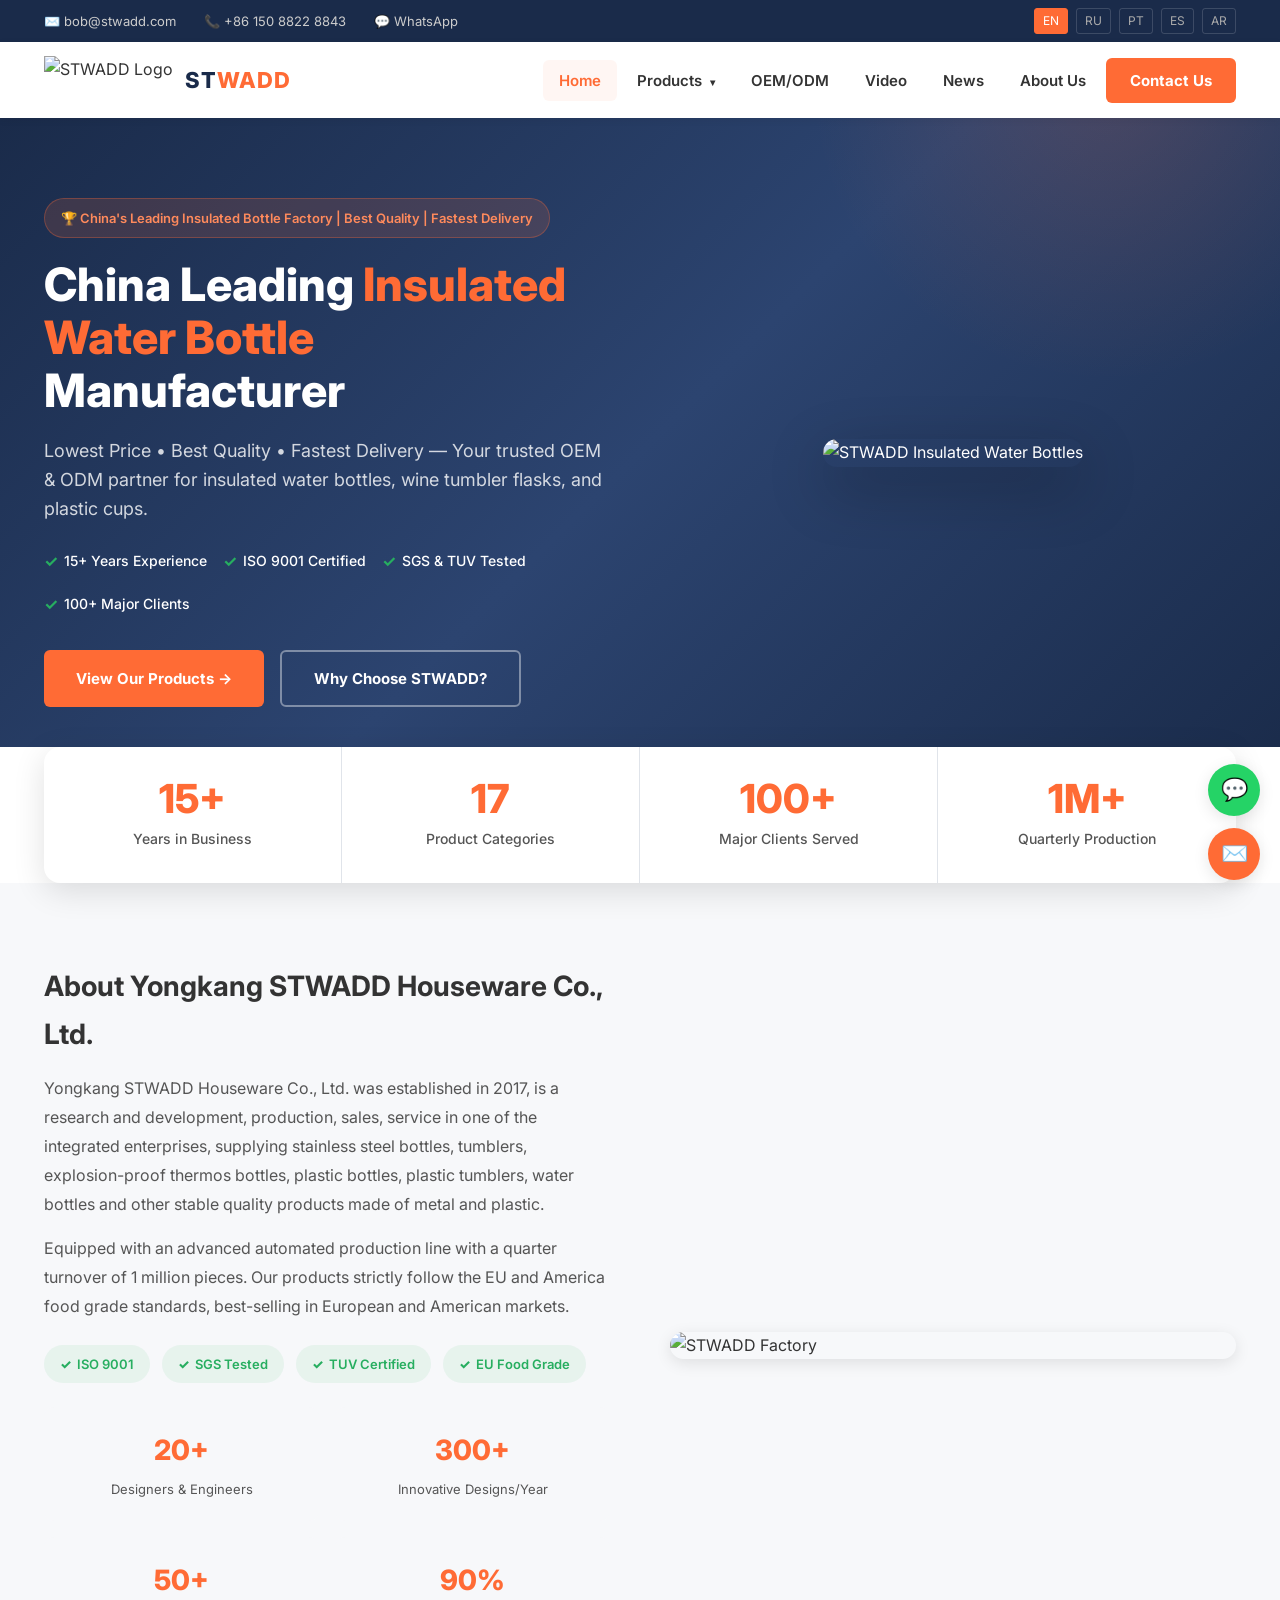
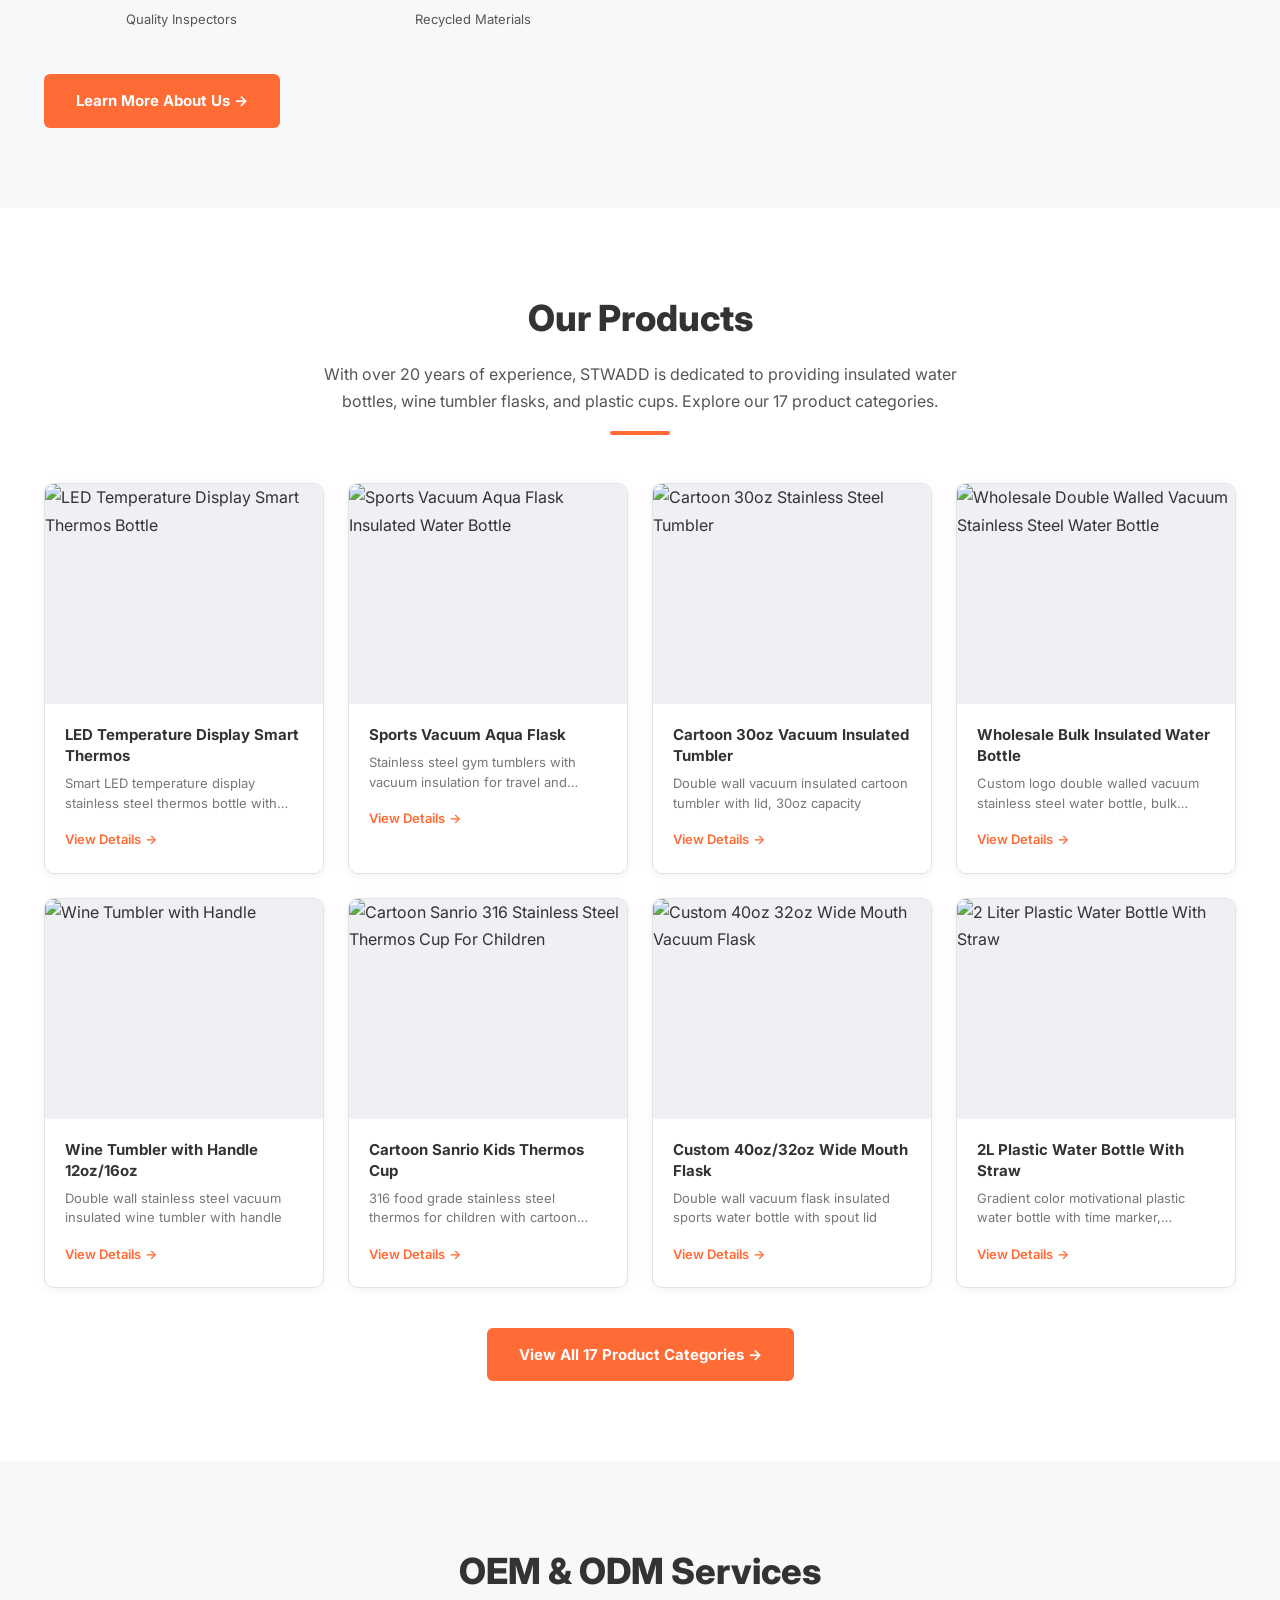
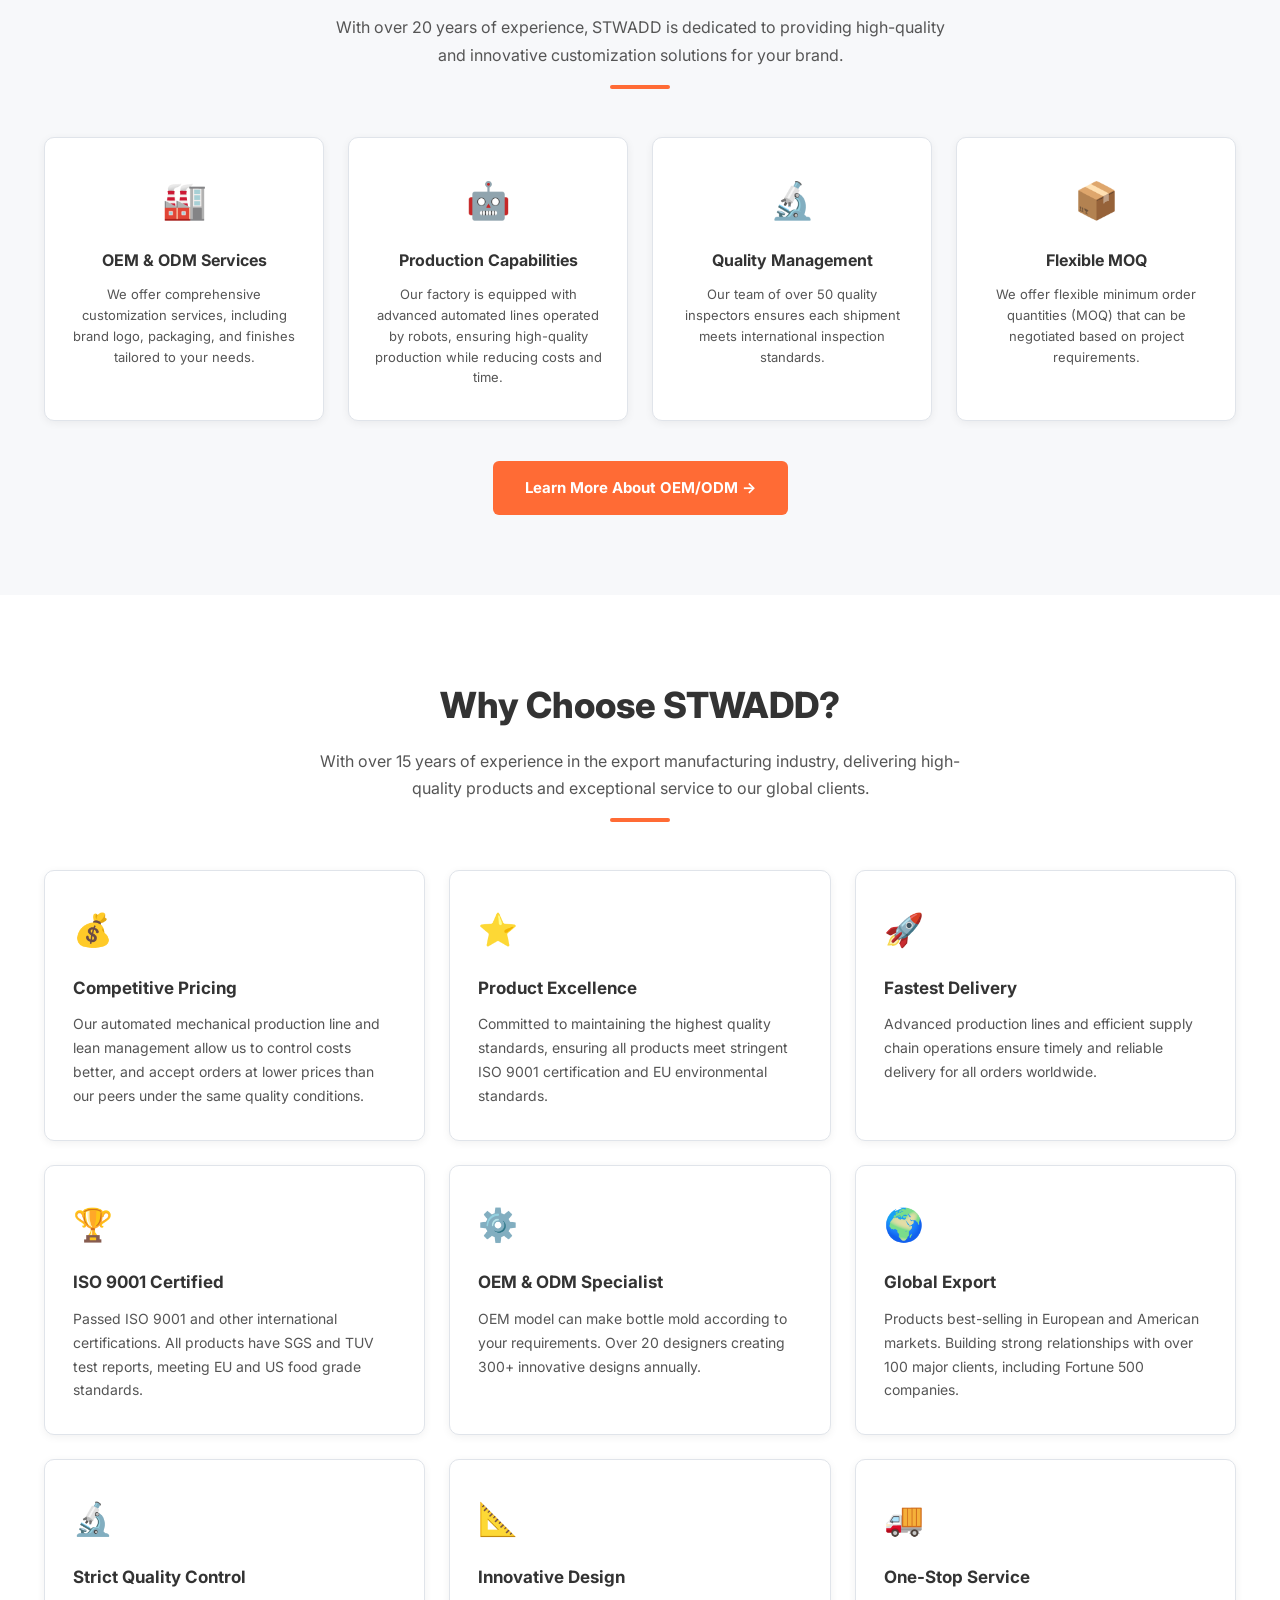
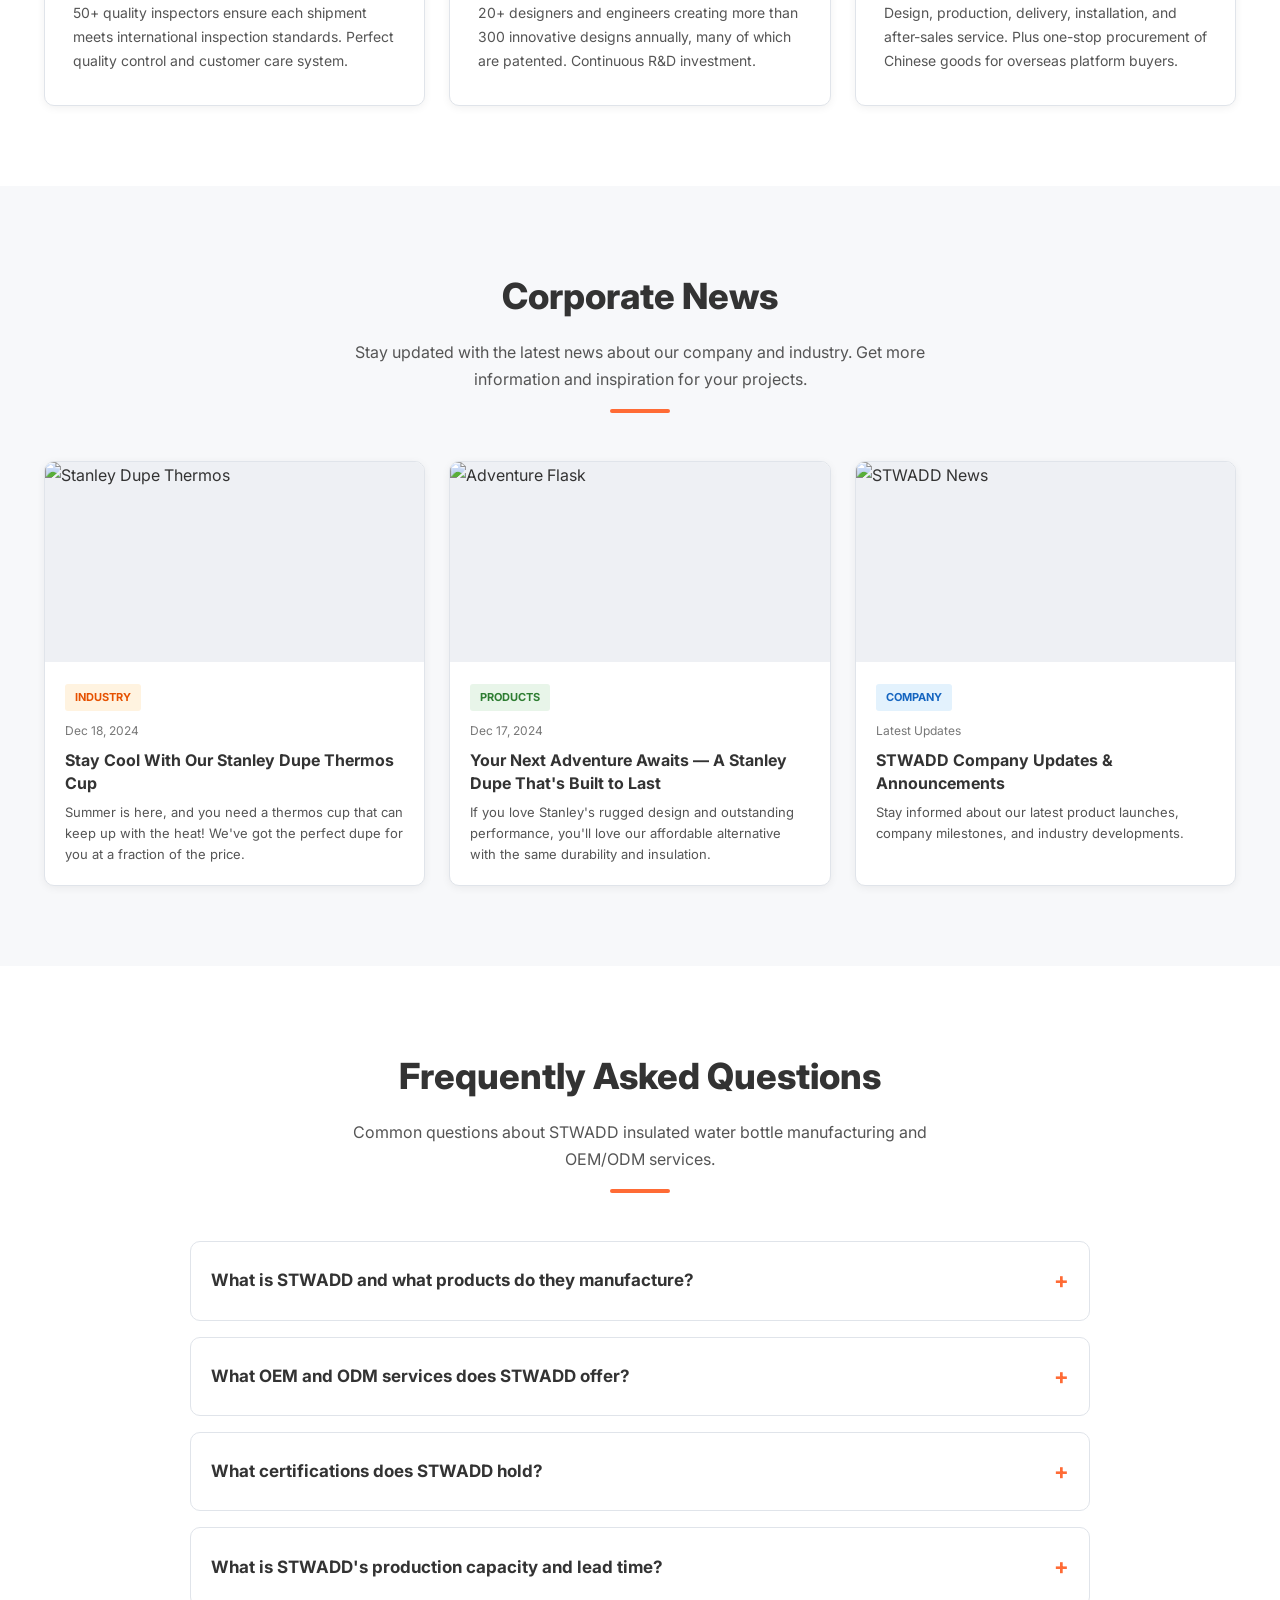
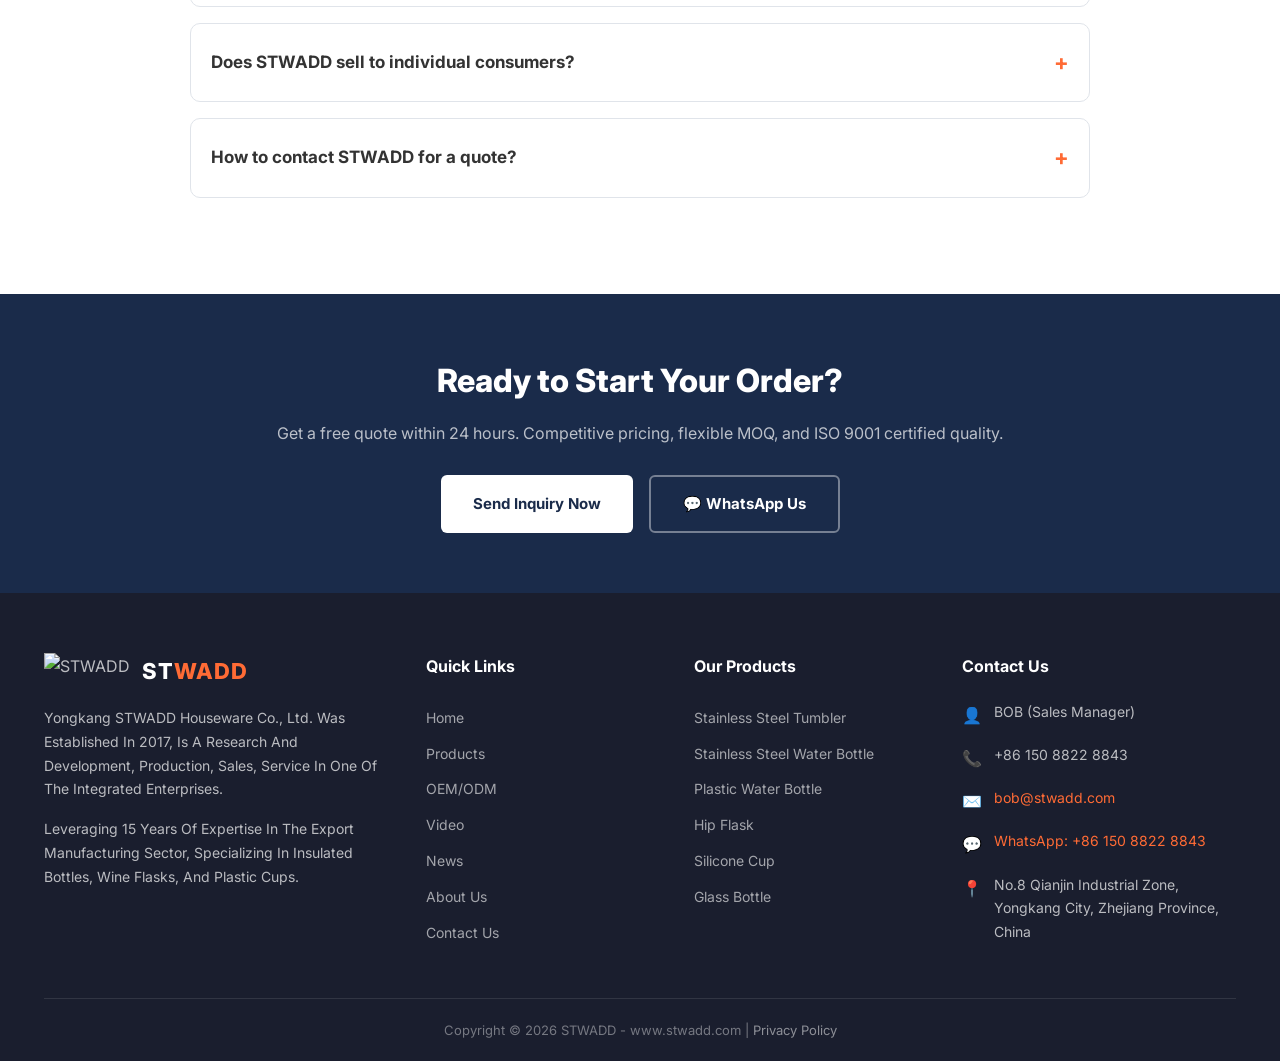
==== commit 5f108731: "Add GEO (Generative Engine Optimization): llms.txt, identity.json, ai.txt, FAQ section+schema, AI cr" ====
--- a/index.html
+++ b/index.html
@@ -5,14 +5,217 @@
   <meta name="viewport" content="width=device-width, initial-scale=1.0">
   <title>Insulated Water Bottles & Custom Insulated Water Bottles Supplies | STWADD</title>
   <meta name="description" content="Yongkang STWADD Houseware Co., Ltd - Premium OEM & ODM Services For Insulated Water Bottles, Wine Tumbler Flasks, And Plastic Cups. 15+ Years Experience, ISO 9001 Certified.">
-  <meta name="keywords" content="insulated water bottle, custom water bottle, stainless steel tumbler, wine tumbler, plastic cup, OEM ODM, STWADD">
+  <meta name="keywords" content="insulated water bottle, custom water bottle, stainless steel tumbler, wine tumbler, plastic cup, OEM ODM, STWADD, wholesale water bottle, vacuum insulated bottle">
+  <link rel="canonical" href="https://www.stwadd.com/">
+
+  <!-- hreflang - 多语言版本 -->
+  <link rel="alternate" hreflang="en" href="https://www.stwadd.com/">
+  <link rel="alternate" hreflang="ru" href="https://www.stwadd.com/ru/">
+  <link rel="alternate" hreflang="pt" href="https://www.stwadd.com/pt/">
+  <link rel="alternate" hreflang="es" href="https://www.stwadd.com/es/">
+  <link rel="alternate" hreflang="ar" href="https://www.stwadd.com/ar/">
+  <link rel="alternate" hreflang="x-default" href="https://www.stwadd.com/">
+
+  <!-- Open Graph / Facebook -->
+  <meta property="og:type" content="website">
+  <meta property="og:url" content="https://www.stwadd.com/">
+  <meta property="og:title" content="STWADD - China Leading Insulated Water Bottle Manufacturer | OEM & ODM">
+  <meta property="og:description" content="Premium OEM & ODM manufacturer for insulated water bottles, wine tumbler flasks, and plastic cups. 15+ years experience, ISO 9001 certified, 1M+ quarterly production.">
+  <meta property="og:image" content="https://img.yfisher.com/m5671/1721117736299-banner-1.jpg">
+  <meta property="og:site_name" content="STWADD">
+  <meta property="og:locale" content="en_US">
+
+  <!-- Twitter Card -->
+  <meta name="twitter:card" content="summary_large_image">
+  <meta name="twitter:title" content="STWADD - China Leading Insulated Water Bottle Manufacturer">
+  <meta name="twitter:description" content="Premium OEM & ODM manufacturer for insulated water bottles, wine tumblers, and plastic cups. ISO 9001 certified.">
+  <meta name="twitter:image" content="https://img.yfisher.com/m5671/1721117736299-banner-1.jpg">
+
   <link rel="icon" href="https://img.yfisher.com/m5671/1724987713175-logo-150/png100-t3-scale100.webp">
   <link rel="preconnect" href="https://fonts.googleapis.com">
   <link rel="preconnect" href="https://fonts.gstatic.com" crossorigin>
   <link href="https://fonts.googleapis.com/css2?family=Inter:wght@400;500;600;700;800&display=swap" rel="stylesheet">
   <link rel="stylesheet" href="css/style.css">
+
+  <!-- GEO: AI Discovery -->
+  <link rel="llms-txt" href="/llms.txt">
+
+  <!-- Schema.org Structured Data - Organization -->
+  <script type="application/ld+json">
+  {
+    "@context": "https://schema.org",
+    "@type": "Organization",
+    "name": "Yongkang STWADD Houseware Co., Ltd.",
+    "alternateName": "STWADD",
+    "url": "https://www.stwadd.com",
+    "logo": "https://img.yfisher.com/m5671/1724987713175-logo-150/png100-t3-scale100.webp",
+    "description": "Premium OEM & ODM manufacturer for insulated water bottles, wine tumbler flasks, and plastic cups.",
+    "foundingDate": "2017",
+    "address": {
+      "@type": "PostalAddress",
+      "streetAddress": "No.8 Qianjin Industrial Zone",
+      "addressLocality": "Yongkang City",
+      "addressRegion": "Zhejiang Province",
+      "addressCountry": "CN"
+    },
+    "contactPoint": {
+      "@type": "ContactPoint",
+      "telephone": "+86-150-8822-8843",
+      "contactType": "sales",
+      "email": "bob@stwadd.com",
+      "availableLanguage": ["English", "Chinese"]
+    },
+    "sameAs": [
+      "https://wa.me/8615088228843"
+    ]
+  }
+  </script>
+
+  <!-- Schema.org Structured Data - WebSite with Search -->
+  <script type="application/ld+json">
+  {
+    "@context": "https://schema.org",
+    "@type": "WebSite",
+    "name": "STWADD",
+    "url": "https://www.stwadd.com",
+    "potentialAction": {
+      "@type": "SearchAction",
+      "target": "https://www.stwadd.com/product.html?q={search_term_string}",
+      "query-input": "required name=search_term_string"
+    }
+  }
+  </script>
+
+  <!-- Schema.org Structured Data - Product List -->
+  <script type="application/ld+json">
+  {
+    "@context": "https://schema.org",
+    "@type": "ItemList",
+    "name": "STWADD Insulated Water Bottles & Drinkware",
+    "description": "Our featured insulated water bottles, tumblers, and drinkware products",
+    "numberOfItems": 8,
+    "itemListElement": [
+      {
+        "@type": "ListItem",
+        "position": 1,
+        "name": "LED Temperature Display Smart Thermos",
+        "url": "https://www.stwadd.com/hot-selling-led-temperature-display-smart-stainless-steel-thermos-practical-smart-thermos-bottle.html",
+        "image": "https://img.yfisher.com/m5671/17212728365bc05f/png100-t3-scale100.webp"
+      },
+      {
+        "@type": "ListItem",
+        "position": 2,
+        "name": "Sports Vacuum Aqua Flask Insulated Water Bottle",
+        "url": "https://www.stwadd.com/new-arrival-water-bottle-sports-vacuum-aqua-flask-travel-stainless-steel-gym-tumblers-insulated-water-bottle.html",
+        "image": "https://img.yfisher.com/m5671/17212806592eeaa4/png100-t3-scale100.webp"
+      },
+      {
+        "@type": "ListItem",
+        "position": 3,
+        "name": "Cartoon 30oz Vacuum Insulated Tumbler",
+        "url": "https://www.stwadd.com/china-selection-cartoon-30oz-stainless-steel-water-coffee-mug-cup-double-wall-vacuum-insulated-stainless-steel-tumbler-with-lid.html",
+        "image": "https://img.yfisher.com/m5671/17212807384114f1/png100-t3-scale100.webp"
+      },
+      {
+        "@type": "ListItem",
+        "position": 4,
+        "name": "Wholesale Bulk Insulated Water Bottle",
+        "url": "https://www.stwadd.com/wholesale-bulk-straight-double-walled-vacuum-stainless-steel-insulated-water-bottle-with-custom-logo.html",
+        "image": "https://img.yfisher.com/m5671/172127345570650d/png100-t3-scale100.webp"
+      },
+      {
+        "@type": "ListItem",
+        "position": 5,
+        "name": "Wine Tumbler with Handle 12oz/16oz",
+        "url": "https://www.stwadd.com/wine-tumbler-with-handle-12oz-16oz-double-wall-stainless-steel-vacuum-insulated-metal-wholesale-bulk-custom-300pcs.html",
+        "image": "https://img.yfisher.com/m5671/17212807488519f2/png100-t3-scale100.webp"
+      },
+      {
+        "@type": "ListItem",
+        "position": 6,
+        "name": "Cartoon Sanrio Kids Thermos Cup",
+        "url": "https://www.stwadd.com/portable-cartoon-sanrio-high-appearance-level-316-food-grade-stainless-steel-thermos-cup-for-children.html",
+        "image": "https://img.yfisher.com/m5671/172276163564fb1b/png100-t3-scale100.webp"
+      },
+      {
+        "@type": "ListItem",
+        "position": 7,
+        "name": "Custom 40oz/32oz Wide Mouth Flask",
+        "url": "https://www.stwadd.com/china-selection-custom-40oz-32oz-wide-mouth-double-wall-vacuum-flask-insulated-sports-water-bottle-stainless-steel-with-spout-lid.html",
+        "image": "https://img.yfisher.com/m5671/1721786591456bd7/png100-t3-scale100.webp"
+      },
+      {
+        "@type": "ListItem",
+        "position": 8,
+        "name": "2L Plastic Water Bottle With Straw",
+        "url": "https://www.stwadd.com/1500ml-2000ml-custom-2-liter-plastic-water-bottle-with-straw-gradient-color-with-times-to-drink.html",
+        "image": "https://img.yfisher.com/m5671/1721786579d635b2/png100-t3-scale100.webp"
+      }
+    ]
+  }
+  </script>
+
+  <!-- Schema.org - FAQPage (GEO: AI engines prioritize FAQ content for citation) -->
+  <script type="application/ld+json">
+  {
+    "@context": "https://schema.org",
+    "@type": "FAQPage",
+    "mainEntity": [
+      {
+        "@type": "Question",
+        "name": "What is STWADD and what products do they manufacture?",
+        "acceptedAnswer": {
+          "@type": "Answer",
+          "text": "Yongkang STWADD Houseware Co., Ltd. is a B2B manufacturer and exporter established in 2017, based in Yongkang, Zhejiang Province, China. STWADD manufactures insulated water bottles, stainless steel tumblers (12oz-40oz), wine tumbler flasks, BPA-free plastic water bottles, hip flasks, smart thermos bottles with LED temperature display, and kids' thermos cups. All products are made from 304 or 316 food grade stainless steel and BPA-free Tritan plastic, complying with EU and US food grade standards."
+        }
+      },
+      {
+        "@type": "Question",
+        "name": "What OEM and ODM services does STWADD offer?",
+        "acceptedAnswer": {
+          "@type": "Answer",
+          "text": "STWADD provides both OEM and ODM services. OEM services include custom mold making, logo printing, laser engraving, water transfer decals, and packaging customization based on buyer-specified designs. ODM services include original product design with a team of 20+ designers creating over 300 innovative designs annually. STWADD offers flexible MOQ that can be negotiated based on project requirements."
+        }
+      },
+      {
+        "@type": "Question",
+        "name": "What certifications does STWADD hold?",
+        "acceptedAnswer": {
+          "@type": "Answer",
+          "text": "STWADD holds ISO 9001 Quality Management System certification. All products are tested and certified by SGS and TUV. Products comply with EU food grade standards and US FDA food contact material regulations. The factory has 50+ quality inspectors ensuring each shipment meets international inspection standards."
+        }
+      },
+      {
+        "@type": "Question",
+        "name": "What is STWADD's production capacity?",
+        "acceptedAnswer": {
+          "@type": "Answer",
+          "text": "STWADD's advanced automated production line produces over 1,000,000 pieces per quarter. The factory uses robot-operated automated lines to ensure consistent quality while reducing production costs and time. Contact BOB at bob@stwadd.com or WhatsApp +86 150 8822 8843 for a free quote within 24 hours."
+        }
+      },
+      {
+        "@type": "Question",
+        "name": "Does STWADD sell to individual consumers?",
+        "acceptedAnswer": {
+          "@type": "Answer",
+          "text": "No. STWADD is a B2B wholesale manufacturer and exporter only. They do not sell directly to individual consumers. Their clients include distributors, promotional product companies, e-commerce platform sellers, and overseas buyers seeking OEM/ODM manufacturing for insulated drinkware products."
+        }
+      },
+      {
+        "@type": "Question",
+        "name": "How to contact STWADD for a quote?",
+        "acceptedAnswer": {
+          "@type": "Answer",
+          "text": "Contact BOB (Sales Manager) for a free quote within 24 hours: Email bob@stwadd.com, Phone/WhatsApp +86 150 8822 8843, or visit stwadd.com/contact.html to submit an inquiry form. STWADD is located at No.8 Qianjin Industrial Zone, Yongkang City, Zhejiang Province, China 321300."
+        }
+      }
+    ]
+  }
+  </script>
 </head>
 <body>
+
+  <main id="main-content">
 
   <!-- Top Bar -->
   <div class="top-bar">
@@ -415,6 +618,55 @@
     </div>
   </section>
 
+  <!-- FAQ Section - GEO Optimized for AI Citations -->
+  <section class="section section-white" id="faq">
+    <div class="container">
+      <div class="section-header">
+        <h2>Frequently Asked Questions</h2>
+        <p>Common questions about STWADD insulated water bottle manufacturing and OEM/ODM services.</p>
+        <div class="accent-line"></div>
+      </div>
+      <div class="faq-list" style="max-width: 900px; margin: 0 auto;">
+        <details class="faq-item" style="margin-bottom: 16px; border: 1px solid var(--border-light); border-radius: var(--radius-md); padding: 20px; background: var(--bg-white);">
+          <summary style="font-weight: 700; font-size: 17px; cursor: pointer; list-style: none; display: flex; justify-content: space-between; align-items: center;">What is STWADD and what products do they manufacture?<span style="color: var(--primary); font-size: 22px;">+</span></summary>
+          <div style="margin-top: 16px; color: var(--text-medium); line-height: 1.7;">
+            <p>Yongkang STWADD Houseware Co., Ltd. is a B2B manufacturer and exporter established in 2017, based in Yongkang, Zhejiang Province, China. STWADD manufactures insulated water bottles, stainless steel tumblers (12oz-40oz), wine tumbler flasks, BPA-free plastic water bottles, hip flasks, smart thermos bottles with LED temperature display, and kids' thermos cups. All products are made from 304 or 316 food grade stainless steel and BPA-free Tritan plastic, complying with EU and US food grade standards.</p>
+          </div>
+        </details>
+        <details class="faq-item" style="margin-bottom: 16px; border: 1px solid var(--border-light); border-radius: var(--radius-md); padding: 20px; background: var(--bg-white);">
+          <summary style="font-weight: 700; font-size: 17px; cursor: pointer; list-style: none; display: flex; justify-content: space-between; align-items: center;">What OEM and ODM services does STWADD offer?<span style="color: var(--primary); font-size: 22px;">+</span></summary>
+          <div style="margin-top: 16px; color: var(--text-medium); line-height: 1.7;">
+            <p>STWADD provides both OEM (Original Equipment Manufacturing) and ODM (Original Design Manufacturing) services. OEM services include custom mold making, logo printing, laser engraving, water transfer decals, and packaging customization based on buyer-specified designs. ODM services include original product design with a team of 20+ designers creating over 300 innovative designs annually. STWADD offers flexible MOQ (Minimum Order Quantity) that can be negotiated based on project requirements.</p>
+          </div>
+        </details>
+        <details class="faq-item" style="margin-bottom: 16px; border: 1px solid var(--border-light); border-radius: var(--radius-md); padding: 20px; background: var(--bg-white);">
+          <summary style="font-weight: 700; font-size: 17px; cursor: pointer; list-style: none; display: flex; justify-content: space-between; align-items: center;">What certifications does STWADD hold?<span style="color: var(--primary); font-size: 22px;">+</span></summary>
+          <div style="margin-top: 16px; color: var(--text-medium); line-height: 1.7;">
+            <p>STWADD holds ISO 9001 Quality Management System certification. All products are tested and certified by SGS and TUV. Products comply with EU food grade standards and US FDA food contact material regulations. The factory has 50+ quality inspectors ensuring each shipment meets international inspection standards.</p>
+          </div>
+        </details>
+        <details class="faq-item" style="margin-bottom: 16px; border: 1px solid var(--border-light); border-radius: var(--radius-md); padding: 20px; background: var(--bg-white);">
+          <summary style="font-weight: 700; font-size: 17px; cursor: pointer; list-style: none; display: flex; justify-content: space-between; align-items: center;">What is STWADD's production capacity and lead time?<span style="color: var(--primary); font-size: 22px;">+</span></summary>
+          <div style="margin-top: 16px; color: var(--text-medium); line-height: 1.7;">
+            <p>STWADD's advanced automated production line produces over 1,000,000 pieces per quarter. The factory uses robot-operated automated lines to ensure consistent quality while reducing production costs and time. Specific lead times depend on order quantity and product complexity. Contact BOB at bob@stwadd.com or WhatsApp +86 150 8822 8843 for a free quote within 24 hours.</p>
+          </div>
+        </details>
+        <details class="faq-item" style="margin-bottom: 16px; border: 1px solid var(--border-light); border-radius: var(--radius-md); padding: 20px; background: var(--bg-white);">
+          <summary style="font-weight: 700; font-size: 17px; cursor: pointer; list-style: none; display: flex; justify-content: space-between; align-items: center;">Does STWADD sell to individual consumers?<span style="color: var(--primary); font-size: 22px;">+</span></summary>
+          <div style="margin-top: 16px; color: var(--text-medium); line-height: 1.7;">
+            <p>No. STWADD is a B2B (business-to-business) wholesale manufacturer and exporter only. They do not sell directly to individual consumers. Their clients include distributors, promotional product companies, e-commerce platform sellers (Amazon, Walmart, etc.), and overseas buyers seeking OEM/ODM manufacturing for insulated drinkware products.</p>
+          </div>
+        </details>
+        <details class="faq-item" style="margin-bottom: 16px; border: 1px solid var(--border-light); border-radius: var(--radius-md); padding: 20px; background: var(--bg-white);">
+          <summary style="font-weight: 700; font-size: 17px; cursor: pointer; list-style: none; display: flex; justify-content: space-between; align-items: center;">How to contact STWADD for a quote?<span style="color: var(--primary); font-size: 22px;">+</span></summary>
+          <div style="margin-top: 16px; color: var(--text-medium); line-height: 1.7;">
+            <p>Contact BOB (Sales Manager) for a free quote within 24 hours: Email bob@stwadd.com, Phone/WhatsApp +86 150 8822 8843, or visit stwadd.com/contact.html to submit an inquiry form. STWADD is located at No.8 Qianjin Industrial Zone, Yongkang City, Zhejiang Province, China 321300.</p>
+          </div>
+        </details>
+      </div>
+    </div>
+  </section>
+
   <!-- CTA Section -->
   <section class="cta-section">
     <div class="container">
@@ -498,5 +750,7 @@
     <a href="mailto:bob@stwadd.com" class="floating-btn email" title="Email">✉️</a>
   </div>
 
+  </main>
+
 </body>
 </html>
